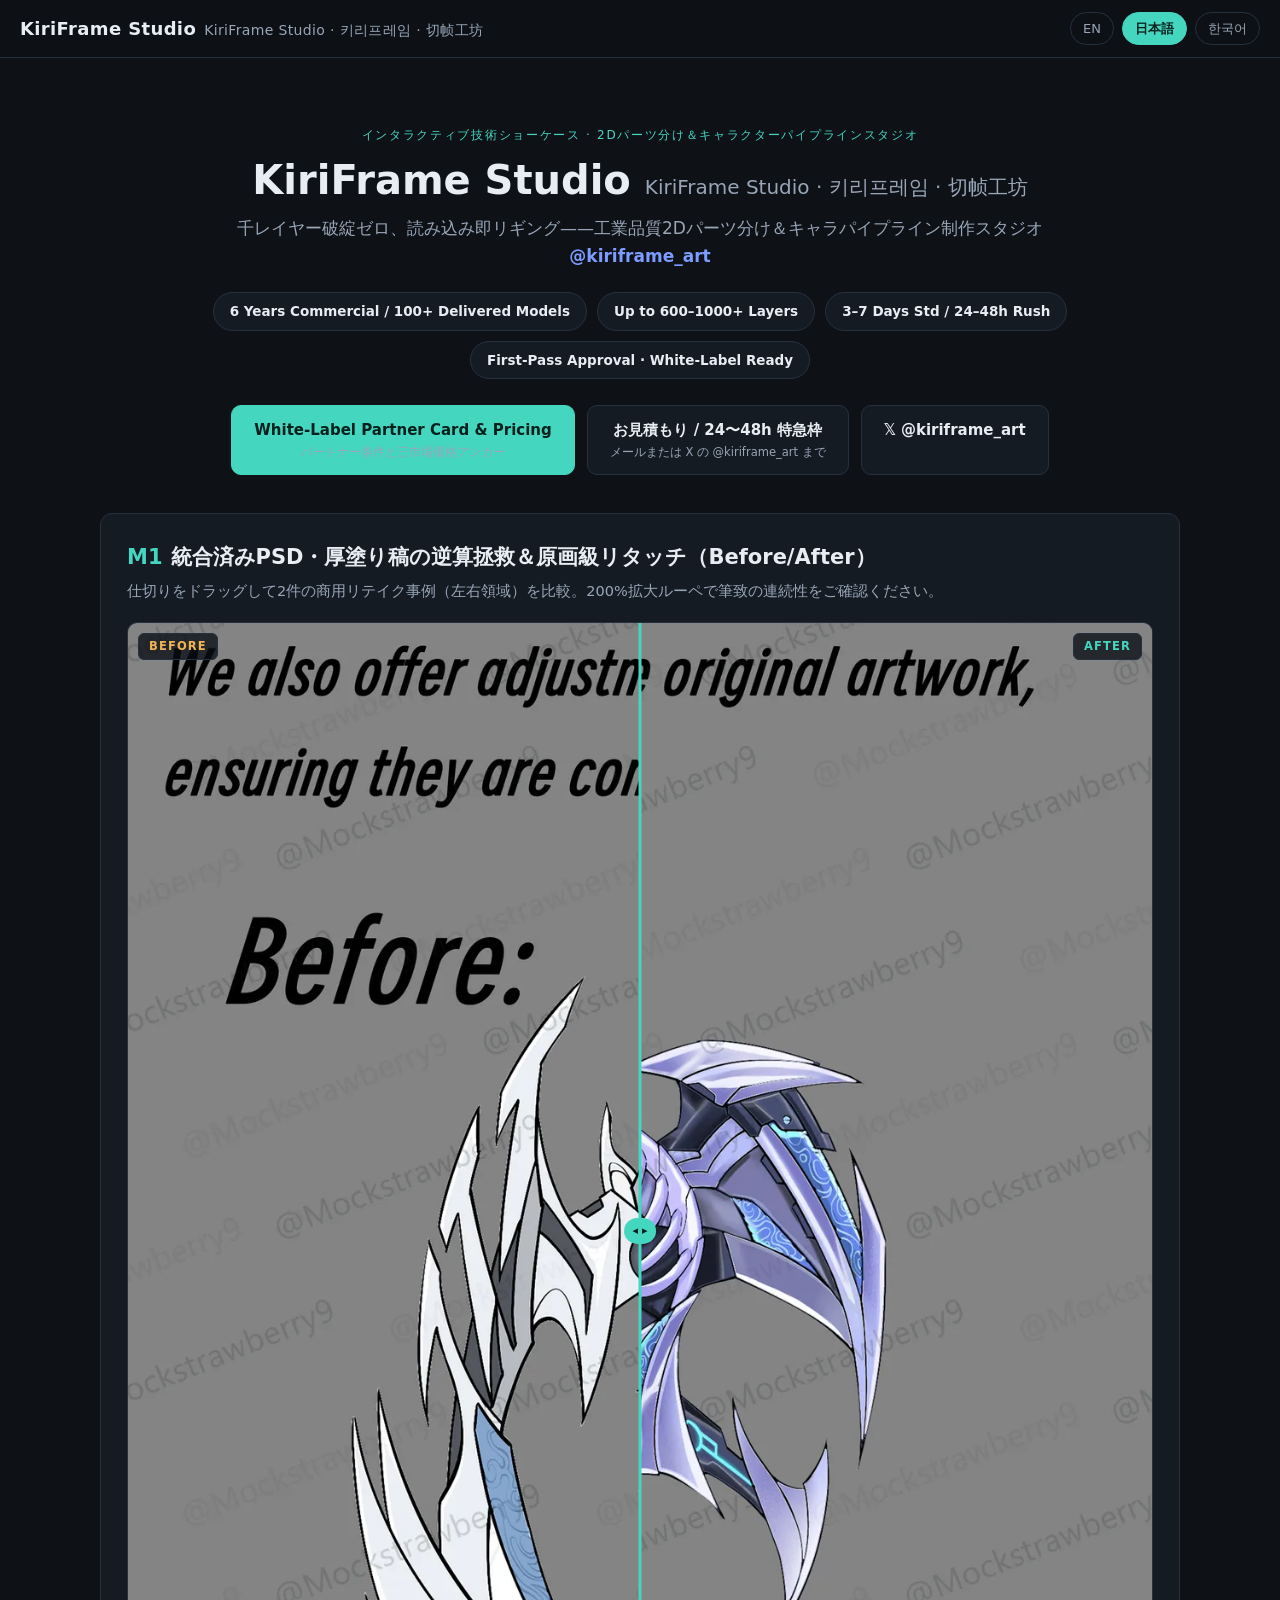
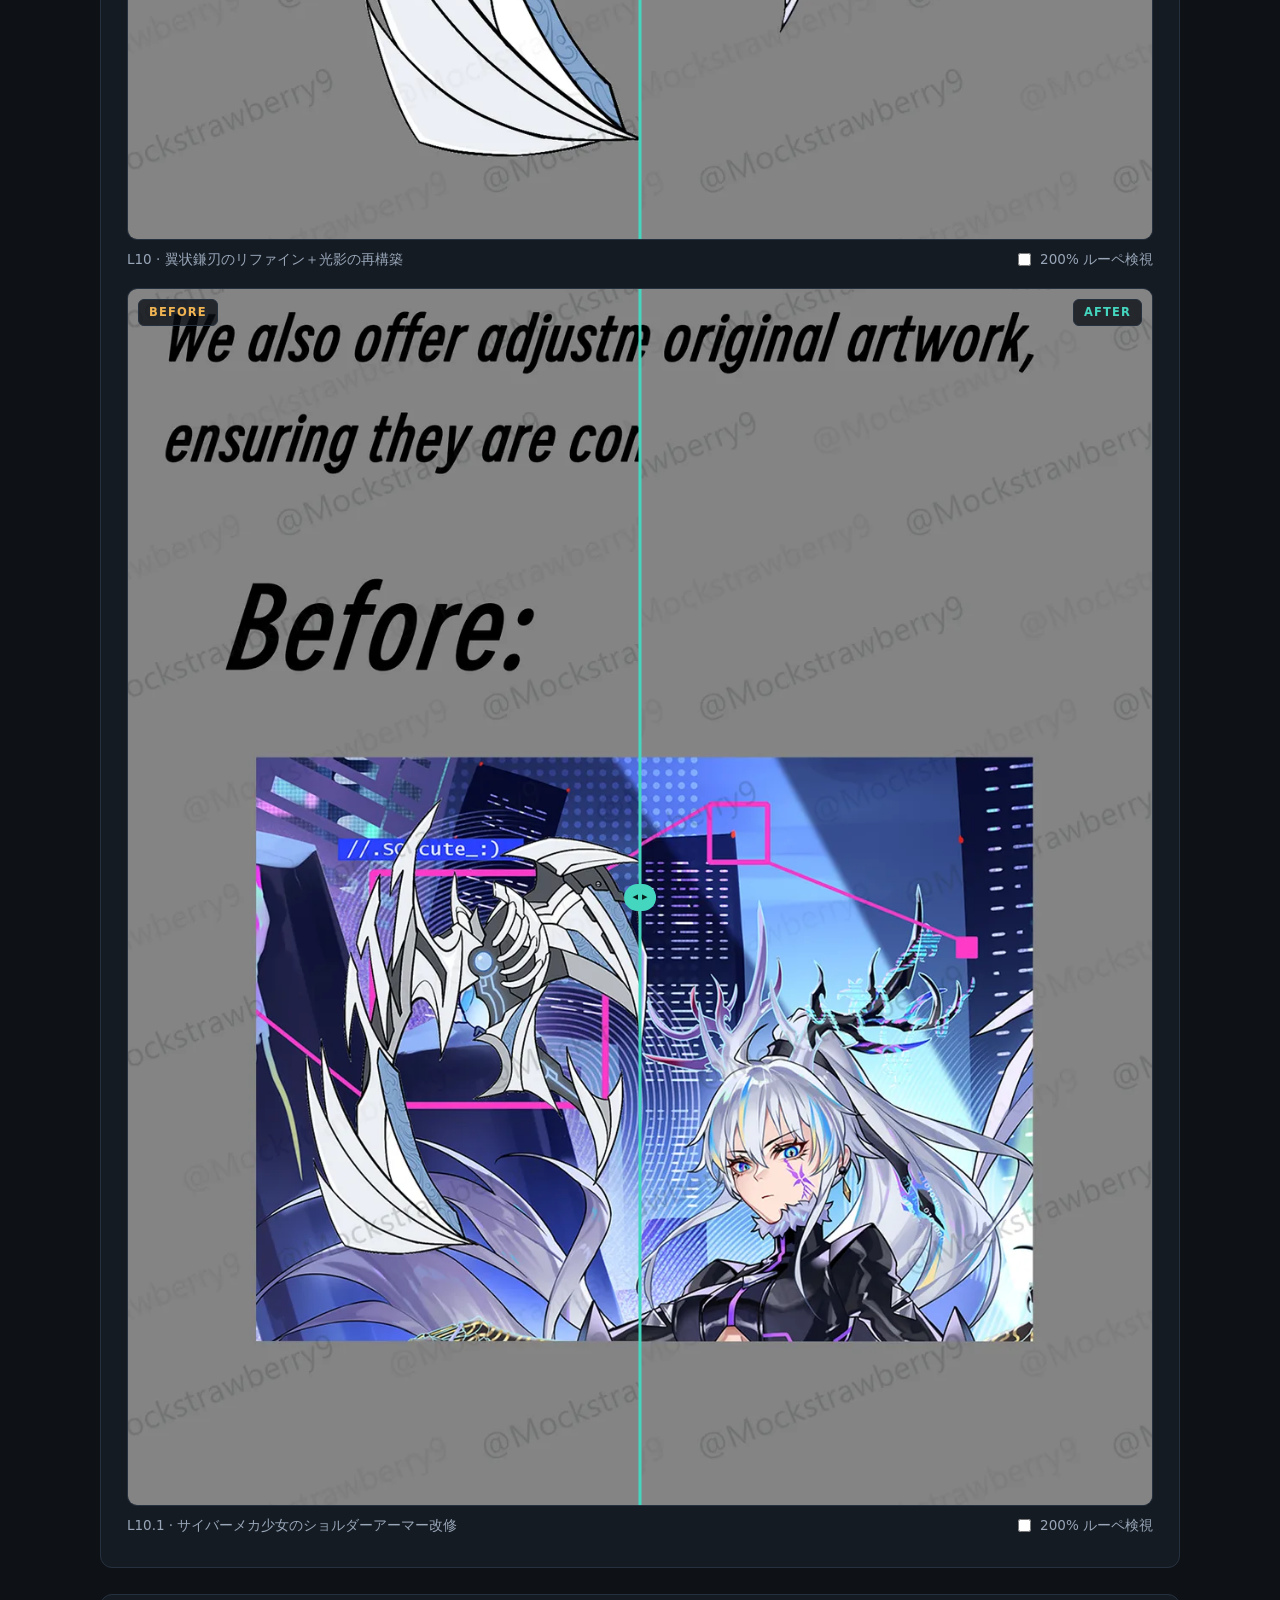
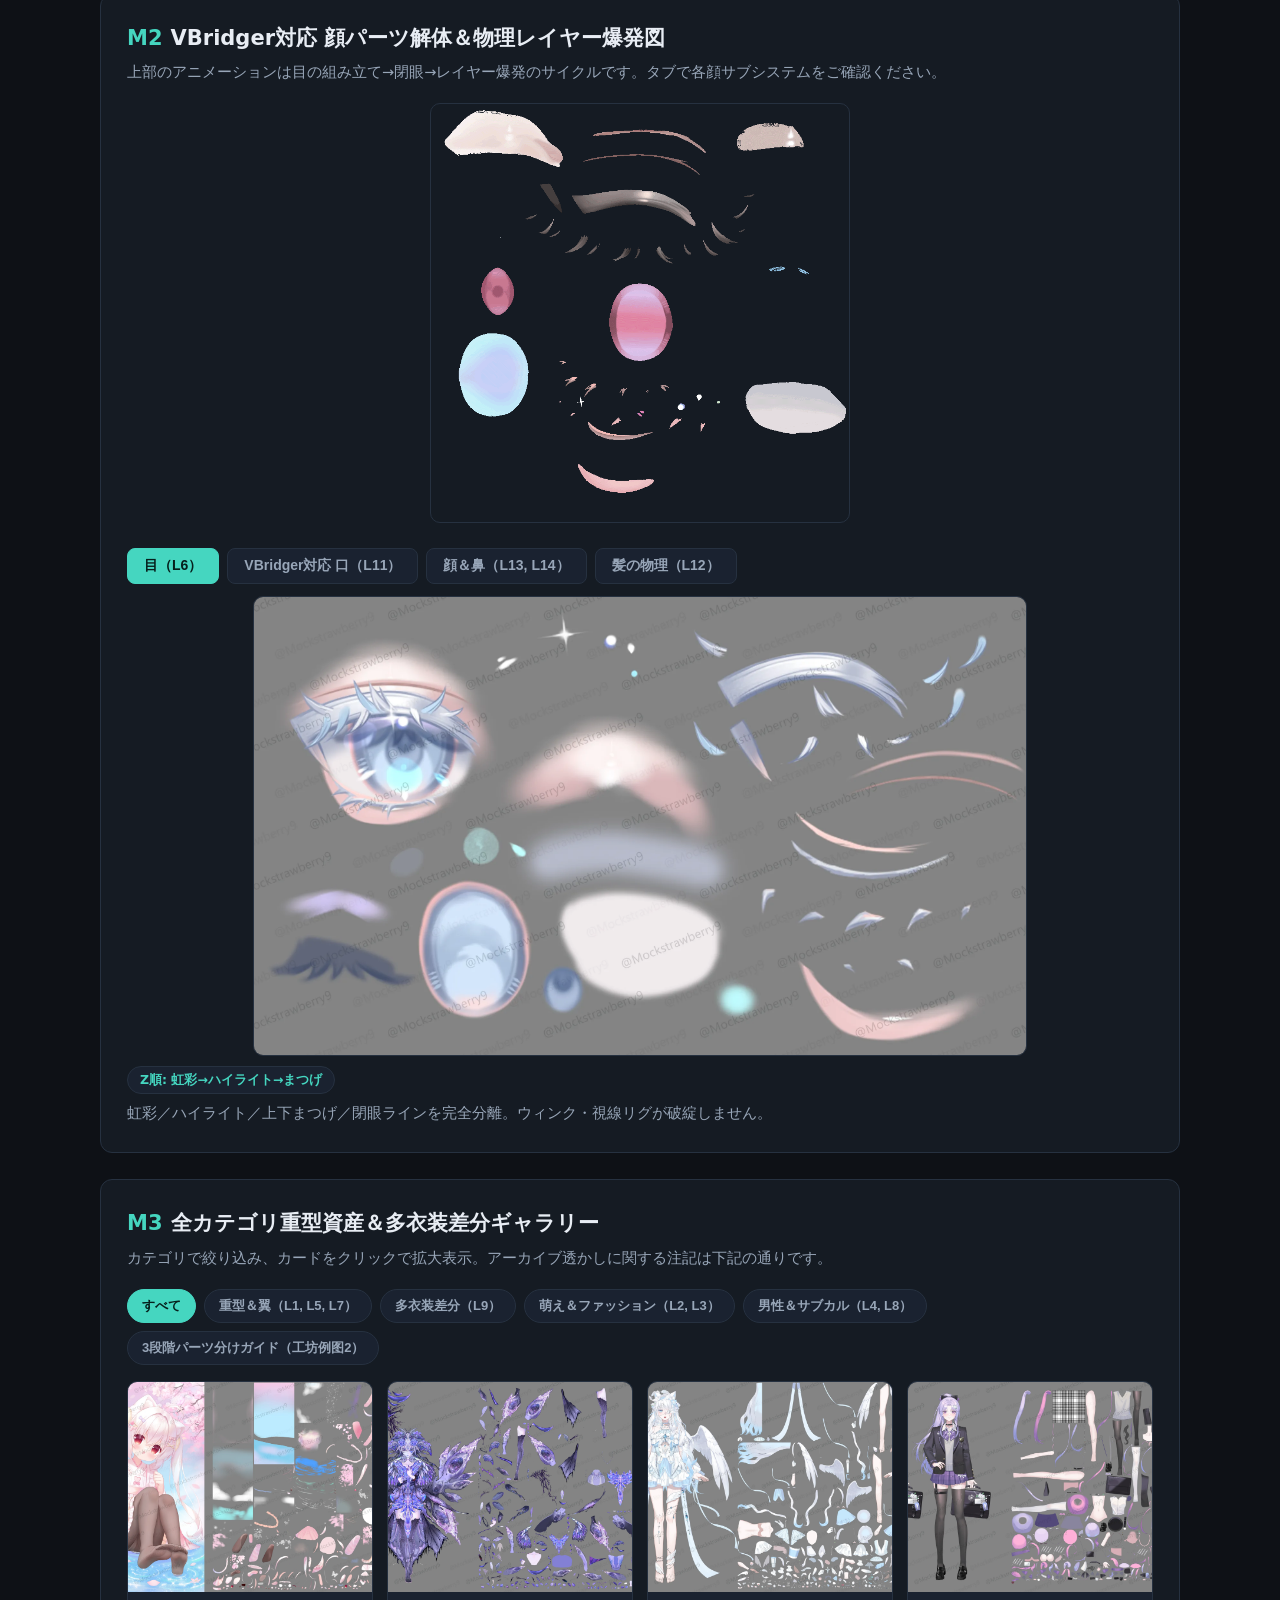
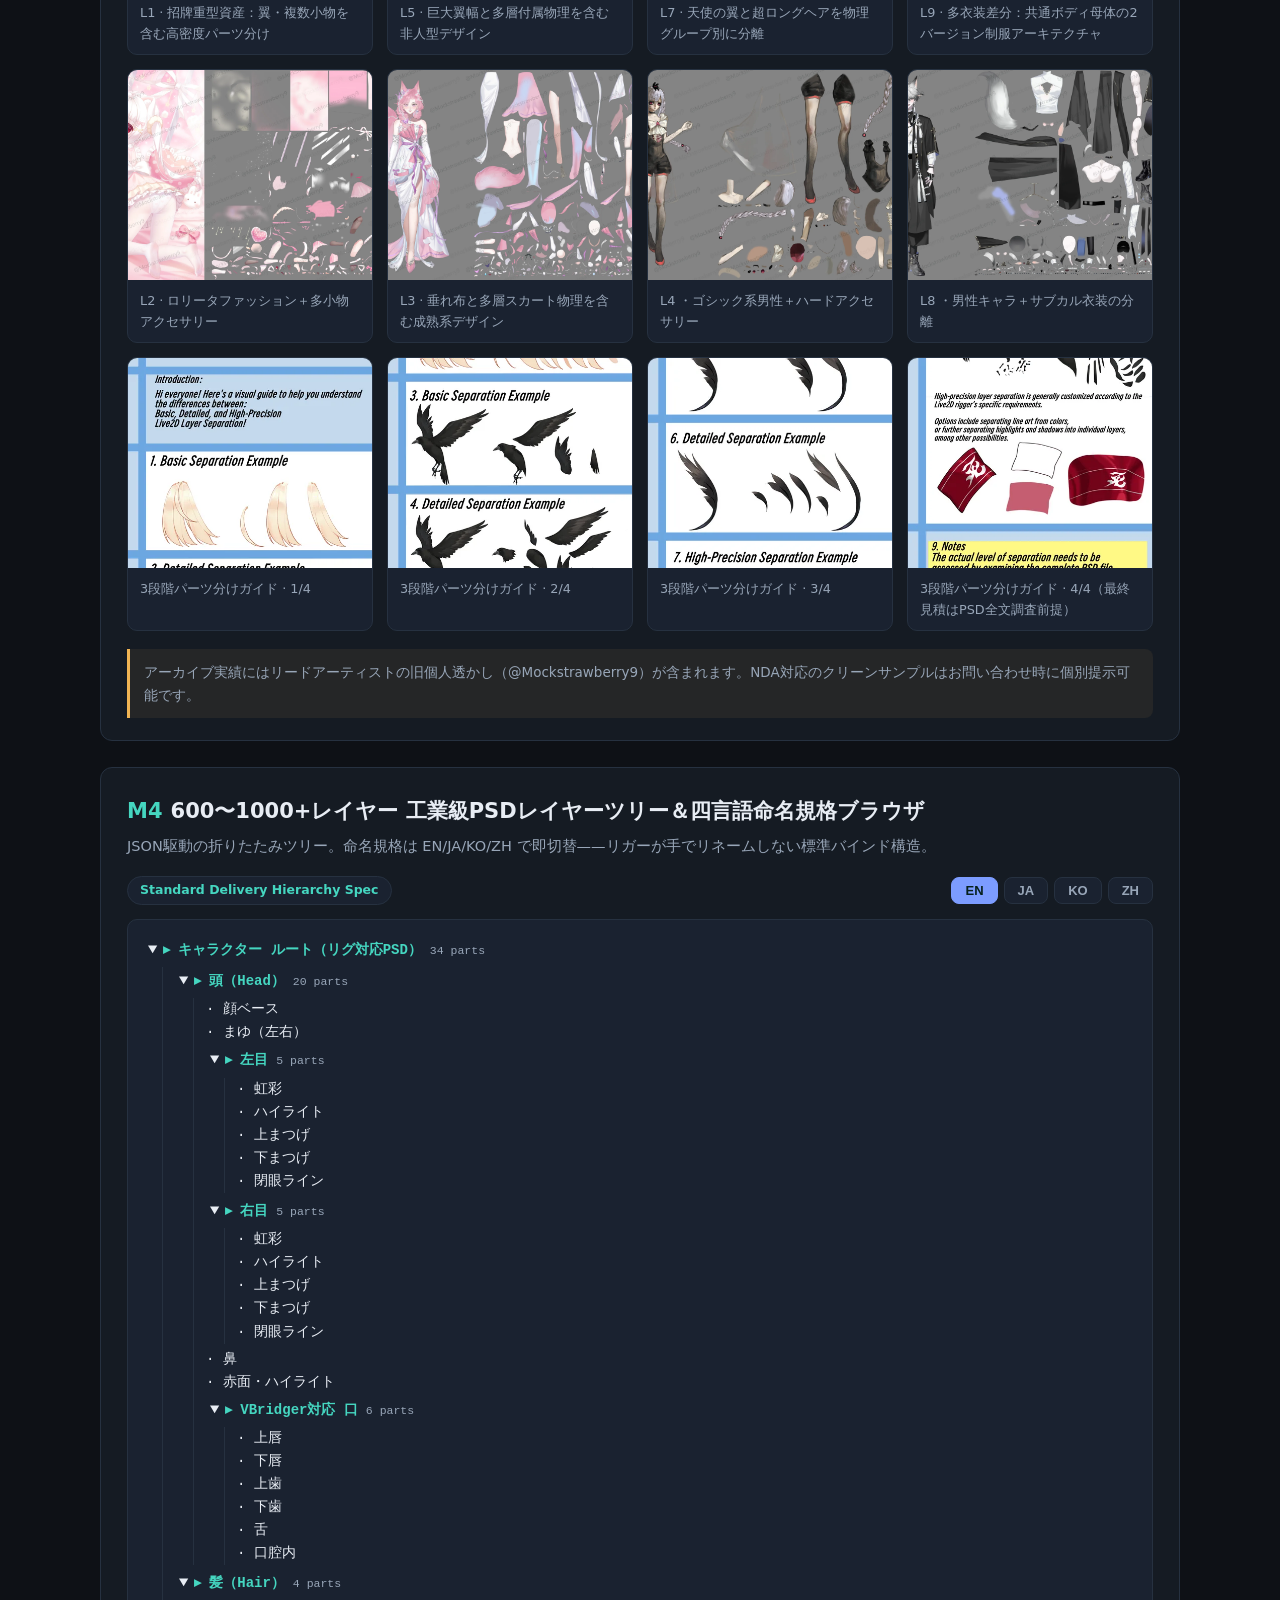
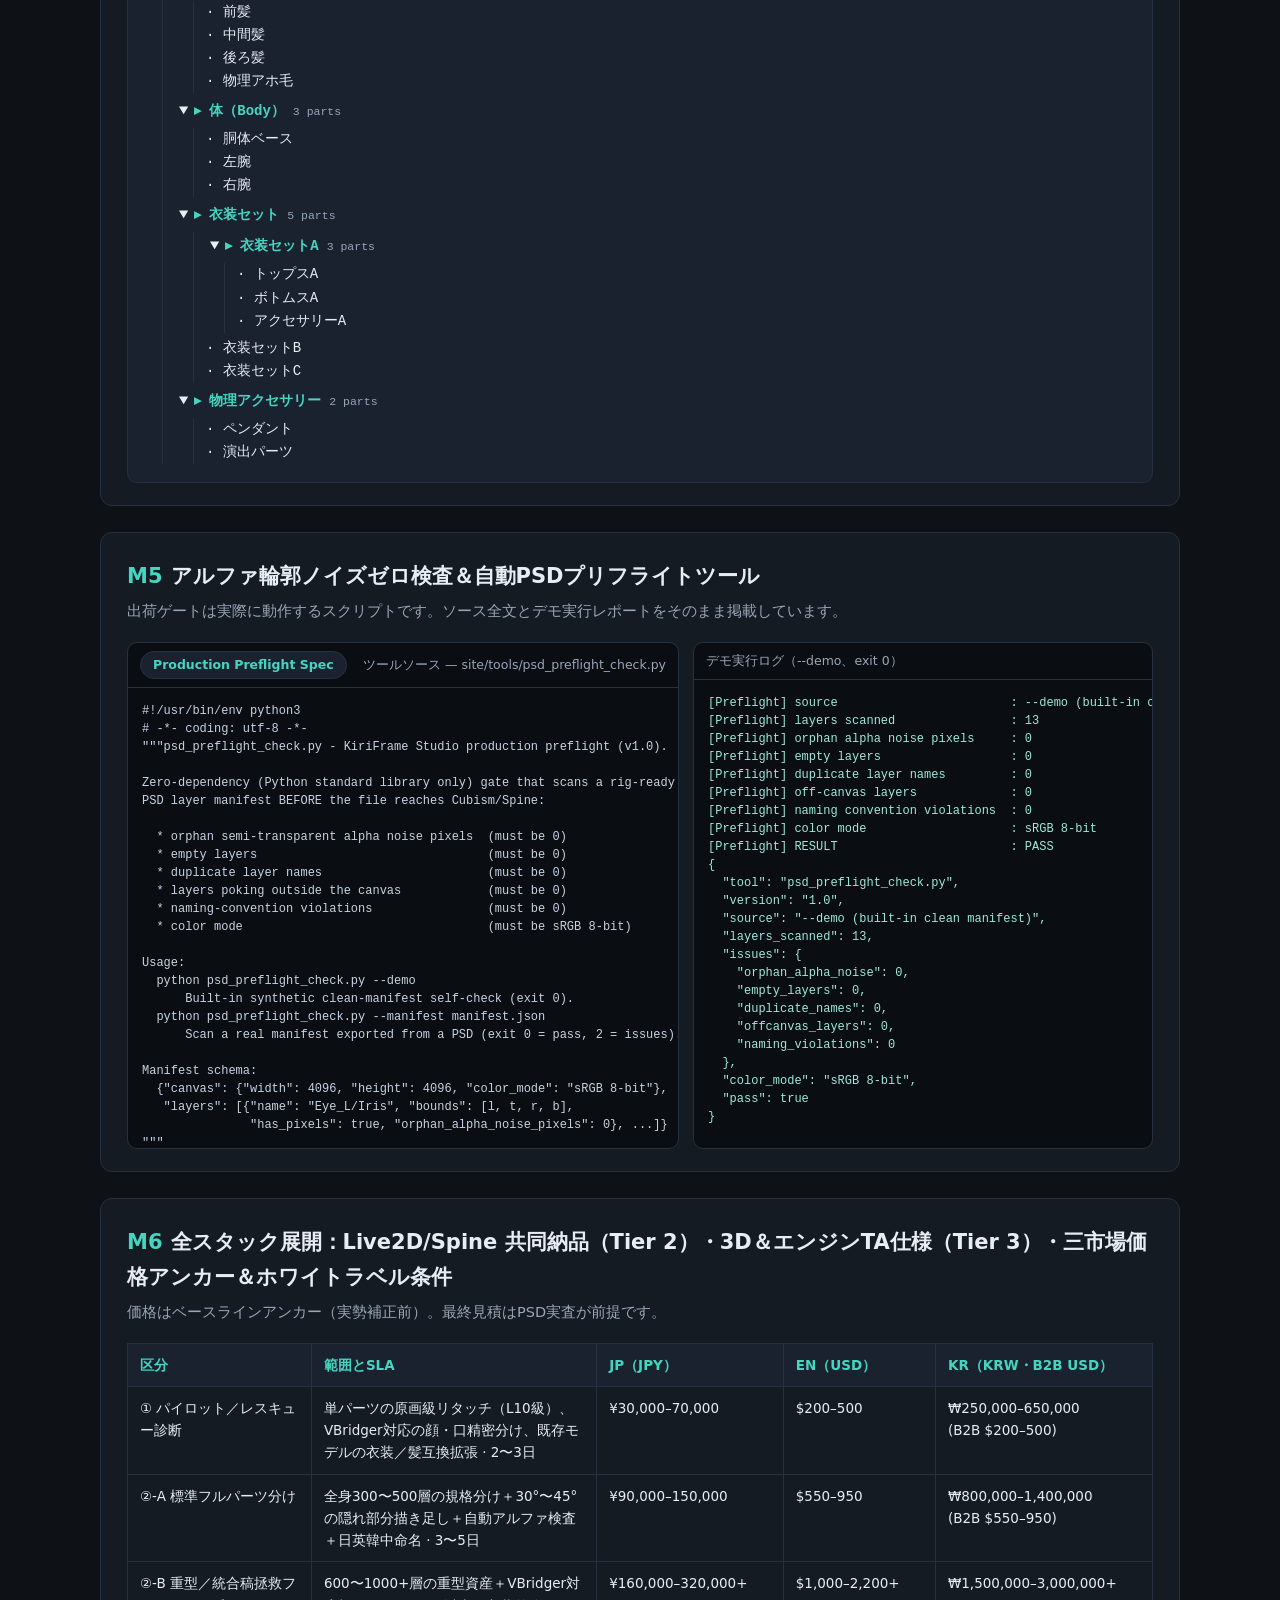
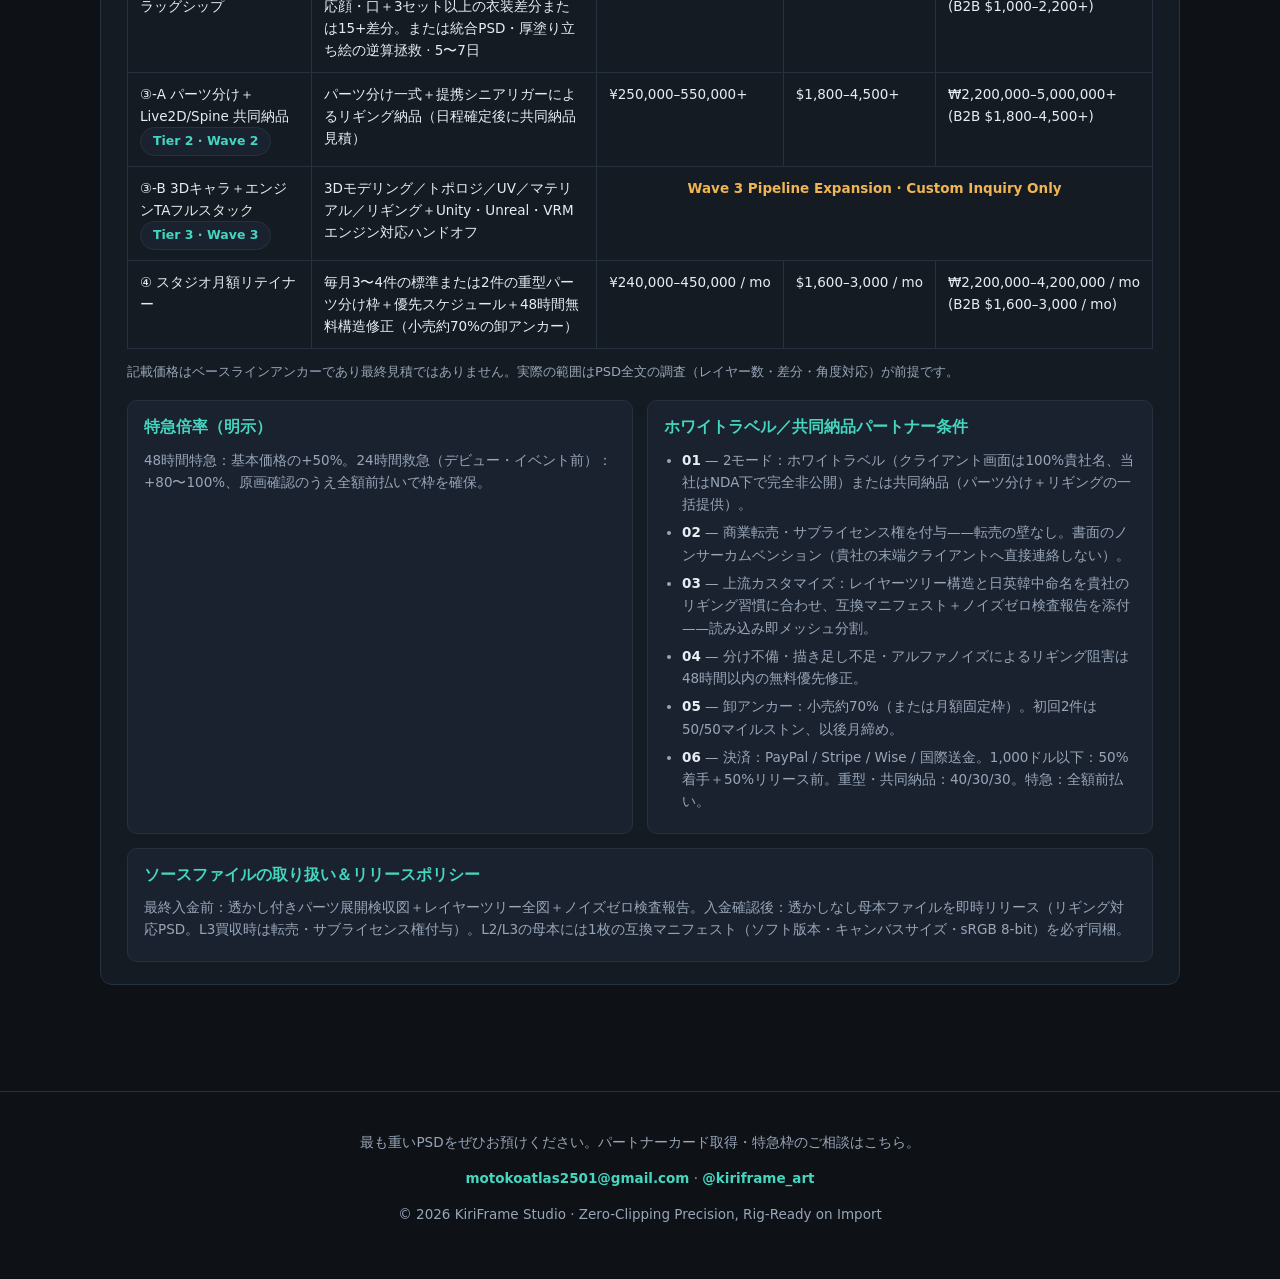
==== ja/index.html @ 0a63e850 "Deploy KiriFrame Studio showcase MVP" ====
<!DOCTYPE html>
<html lang="ja">
<head>
<meta charset="utf-8">
<meta name="viewport" content="width=device-width, initial-scale=1">
<title>KiriFrame Studio（キリフレーム）— 工業品質2Dパーツ分け＆キャラパイプライン（@kiriframe_art）</title>
<meta name="description" content="600〜1000+レイヤーのリギング対応PSDパーツ分け、統合済みPSDの逆算拯救、標準3〜7日／最短24〜48時間納品。インタラクティブ実績ショーケース。">
<link rel="stylesheet" href="../assets/style.css">
</head>
<body data-lang="ja" data-asset-base="../assets/img/">
<header class="site-head">
  <div class="brand">KiriFrame Studio<span class="brand-alt">KiriFrame Studio · 키리프레임 · 切帧工坊</span></div>
  <nav class="lang-nav">
    <a href="../en/" data-lang="en">EN</a>
    <a href="../ja/" data-lang="ja">日本語</a>
    <a href="../ko/" data-lang="ko">한국어</a>
  </nav>
</header>

  <main>
    <section class="hero">
      <p class="kicker">インタラクティブ技術ショーケース · 2Dパーツ分け＆キャラクターパイプラインスタジオ</p>
      <h1>KiriFrame Studio <span class="alt">KiriFrame Studio · 키리프레임 · 切帧工坊</span></h1>
      <p class="slogan">千レイヤー破綻ゼロ、読み込み即リギング——工業品質2Dパーツ分け＆キャラパイプライン制作スタジオ <span class="handle-chip">@kiriframe_art</span></p>
      <div class="badges"><span class="badge">6 Years Commercial / 100+ Delivered Models</span><span class="badge">Up to 600–1000+ Layers</span><span class="badge">3–7 Days Std / 24–48h Rush</span><span class="badge">First-Pass Approval · White-Label Ready</span></div>
      <div class="cta-row">
        <a class="btn primary" href="#m6">White-Label Partner Card &amp; Pricing<span class="btn-sub">パートナー条件と三市場価格アンカー</span></a>
        <a class="btn ghost" href="mailto:motokoatlas2501@gmail.com?subject=Quote%20Request%20%2F%2024-48h%20Rush%20Slot%20%5BKiriFrame%20Studio%5D">お見積もり / 24〜48h 特急枠<span class="btn-sub">メールまたは X の @kiriframe_art まで</span></a>
        <a class="btn ghost" data-x href="https://x.com/kiriframe_art" target="_blank" rel="noopener">𝕏 @kiriframe_art</a>
      </div>
    </section>

    <section class="module" id="m1">
      <h2><span class="mno">M1</span>統合済みPSD・厚塗り稿の逆算拯救＆原画級リタッチ（Before/After）</h2>
      <p class="lead">仕切りをドラッグして2件の商用リテイク事例（左右領域）を比較。200%拡大ルーペで筆致の連続性をご確認ください。</p>
      
    <div class="cmp" data-compare>
      <div class="cmp-viewport">
        <img class="cmp-before" src="../assets/img/L10_before.webp" alt="L10_before.webp">
        <img class="cmp-after" src="../assets/img/L10_after.webp" alt="L10_after.webp">
        <div class="cmp-handle"></div>
        <span class="cmp-tag left">BEFORE</span><span class="cmp-tag right">AFTER</span>
      </div>
      <div class="cmp-bar"><span>L10 · 翼状鎌刃のリファイン＋光影の再構築</span>
        <label class="zoom-toggle"><input type="checkbox" data-zoom> 200% ルーペ検視</label>
      </div>
    </div>
      
    <div class="cmp" data-compare>
      <div class="cmp-viewport">
        <img class="cmp-before" src="../assets/img/L10_1_before.webp" alt="L10_1_before.webp">
        <img class="cmp-after" src="../assets/img/L10_1_after.webp" alt="L10_1_after.webp">
        <div class="cmp-handle"></div>
        <span class="cmp-tag left">BEFORE</span><span class="cmp-tag right">AFTER</span>
      </div>
      <div class="cmp-bar"><span>L10.1 · サイバーメカ少女のショルダーアーマー改修</span>
        <label class="zoom-toggle"><input type="checkbox" data-zoom> 200% ルーペ検視</label>
      </div>
    </div>
    </section>

    <section class="module" id="m2">
      <h2><span class="mno">M2</span>VBridger対応 顔パーツ解体＆物理レイヤー爆発図</h2>
      <p class="lead">上部のアニメーションは目の組み立て→閉眼→レイヤー爆発のサイクルです。タブで各顔サブシステムをご確認ください。</p>
      <div class="m2-gif"><img src="../assets/img/Scene1.gif" alt="Scene1 eye assembly to closed-eye to exploded stack"></div>
      <div class="tabs" data-tabs>
        <div class="tab-buttons" role="tablist">
          <button data-tab="eye" class="active">目（L6）</button>
          <button data-tab="mouth">VBridger対応 口（L11）</button>
          <button data-tab="face">顔＆鼻（L13, L14）</button>
          <button data-tab="hair">髪の物理（L12）</button>
        </div>
        <div class="tab-panel" data-panel="eye"><img src="../assets/img/L6.webp" alt="L6 eye layers" loading="lazy"><span class="chip">Z順: 虹彩→ハイライト→まつげ</span><p>虹彩／ハイライト／上下まつげ／閉眼ラインを完全分離。ウィンク・視線リグが破綻しません。</p></div>
        <div class="tab-panel" data-panel="mouth" hidden><img src="../assets/img/L11.webp" alt="L11 mouth layers" loading="lazy"><span class="chip">VBridger-ready</span><p>唇・上下の歯・舌・口腔を完全分離。未検証のパラメータ数値は書かず、構造は VBridger-ready。</p></div>
        <div class="tab-panel" data-panel="face" hidden><div class="img-duo"><img src="../assets/img/L13.webp" alt="L13 face base" loading="lazy"><img src="../assets/img/L14.webp" alt="L14 nose" loading="lazy"></div><span class="chip">sRGB 8-bit</span><p>顔ベース・赤面ハイライト・鼻を独立レイヤー化。角度追従の描き足しが安全に。</p></div>
        <div class="tab-panel" data-panel="hair" hidden><img src="../assets/img/L12.webp" alt="L12 hair physics" loading="lazy"><span class="chip">30°〜45° 頭部回転マージン</span><p>前髪・中間・後ろ髪を物理グループ別に分離。30°〜45°の頭部回転マージンを確保。</p></div>
      </div>
    </section>

    <section class="module" id="m3">
      <h2><span class="mno">M3</span>全カテゴリ重型資産＆多衣装差分ギャラリー</h2>
      <p class="lead">カテゴリで絞り込み、カードをクリックで拡大表示。アーカイブ透かしに関する注記は下記の通りです。</p>
      <div class="filters">
        <button data-filter="all" class="active">すべて</button>
        <button data-filter="heavy">重型＆翼（L1, L5, L7）</button>
        <button data-filter="outfit">多衣装差分（L9）</button>
        <button data-filter="moe">萌え＆ファッション（L2, L3）</button>
        <button data-filter="male">男性＆サブカル（L4, L8）</button>
        <button data-filter="guide">3段階パーツ分けガイド（工坊例图2）</button>
      </div>
      <div class="gallery" id="gallery"></div>
      <p class="watermark-note">アーカイブ実績にはリードアーティストの旧個人透かし（@Mockstrawberry9）が含まれます。NDA対応のクリーンサンプルはお問い合わせ時に個別提示可能です。</p>
    </section>

    <section class="module" id="m4">
      <h2><span class="mno">M4</span>600〜1000+レイヤー 工業級PSDレイヤーツリー＆四言語命名規格ブラウザ</h2>
      <p class="lead">JSON駆動の折りたたみツリー。命名規格は EN/JA/KO/ZH で即切替——リガーが手でリネームしない標準バインド構造。</p>
      <div class="tree-bar">
        <span class="chip">Standard Delivery Hierarchy Spec</span>
        <div class="tree-langs">
          <button data-tree-lang="en" class="active">EN</button>
          <button data-tree-lang="ja">JA</button>
          <button data-tree-lang="ko">KO</button>
          <button data-tree-lang="zh">ZH</button>
        </div>
      </div>
      <div id="layer-tree" class="layer-tree"></div>
    </section>

    <section class="module" id="m5">
      <h2><span class="mno">M5</span>アルファ輪郭ノイズゼロ検査＆自動PSDプリフライトツール</h2>
      <p class="lead">出荷ゲートは実際に動作するスクリプトです。ソース全文とデモ実行レポートをそのまま掲載しています。</p>
      <div class="m5-grid">
        <div class="code-card"><div class="code-head"><span class="chip">Production Preflight Spec</span><span>ツールソース — site/tools/psd_preflight_check.py</span></div>
          <pre><code>#!/usr/bin/env python3
# -*- coding: utf-8 -*-
"""psd_preflight_check.py - KiriFrame Studio production preflight (v1.0).

Zero-dependency (Python standard library only) gate that scans a rig-ready
PSD layer manifest BEFORE the file reaches Cubism/Spine:

  * orphan semi-transparent alpha noise pixels  (must be 0)
  * empty layers                                (must be 0)
  * duplicate layer names                       (must be 0)
  * layers poking outside the canvas            (must be 0)
  * naming-convention violations                (must be 0)
  * color mode                                  (must be sRGB 8-bit)

Usage:
  python psd_preflight_check.py --demo
      Built-in synthetic clean-manifest self-check (exit 0).
  python psd_preflight_check.py --manifest manifest.json
      Scan a real manifest exported from a PSD (exit 0 = pass, 2 = issues).

Manifest schema:
  {"canvas": {"width": 4096, "height": 4096, "color_mode": "sRGB 8-bit"},
   "layers": [{"name": "Eye_L/Iris", "bounds": [l, t, r, b],
               "has_pixels": true, "orphan_alpha_noise_pixels": 0}, ...]}
"""
import argparse
import json
import sys

GROUP_PREFIXES = (
    "Head/", "VBridger_Mouth/", "Eye_", "Hair_", "Body/", "Outfit_",
    "Physics_Accessories/", "FX/", "Guide/",
)


def scan(layers, canvas):
    issues = {
        "orphan_alpha_noise": 0,
        "empty_layers": 0,
        "duplicate_names": 0,
        "offcanvas_layers": 0,
        "naming_violations": 0,
    }
    seen = {}
    for layer in layers:
        name = layer.get("name", "")
        if not layer.get("has_pixels", True):
            issues["empty_layers"] += 1
        issues["orphan_alpha_noise"] += int(layer.get("orphan_alpha_noise_pixels", 0) or 0)
        seen[name] = seen.get(name, 0) + 1
        bounds = layer.get("bounds")
        if bounds and (bounds[0] &lt; 0 or bounds[1] &lt; 0
                       or bounds[2] &gt; canvas.get("width", 10 ** 9)
                       or bounds[3] &gt; canvas.get("height", 10 ** 9)):
            issues["offcanvas_layers"] += 1
        if not name.startswith(GROUP_PREFIXES):
            issues["naming_violations"] += 1
    issues["duplicate_names"] = sum(c - 1 for c in seen.values() if c &gt; 1)
    return issues


def demo_manifest():
    """Synthetic clean manifest exercising every check path (all zeros)."""
    layers = [
        {"name": "Head/Face_Base", "bounds": [512, 256, 3584, 3840],
         "has_pixels": True, "orphan_alpha_noise_pixels": 0},
        {"name": "Eye_L/Iris", "bounds": [1200, 1100, 1700, 1500],
         "has_pixels": True, "orphan_alpha_noise_pixels": 0},
        {"name": "Eye_L/Eyelash_Top", "bounds": [1150, 1020, 1780, 1180],
         "has_pixels": True, "orphan_alpha_noise_pixels": 0},
        {"name": "Eye_L/Eyelid_Closed", "bounds": [1150, 1180, 1780, 1520],
         "has_pixels": True, "orphan_alpha_noise_pixels": 0},
        {"name": "Eye_R/Iris", "bounds": [2396, 1100, 2896, 1500],
         "has_pixels": True, "orphan_alpha_noise_pixels": 0},
        {"name": "Eye_R/Eyelash_Top", "bounds": [2320, 1020, 2950, 1180],
         "has_pixels": True, "orphan_alpha_noise_pixels": 0},
        {"name": "VBridger_Mouth/Teeth_Upper", "bounds": [1900, 2100, 2200, 2200],
         "has_pixels": True, "orphan_alpha_noise_pixels": 0},
        {"name": "VBridger_Mouth/Tongue", "bounds": [1920, 2200, 2180, 2320],
         "has_pixels": True, "orphan_alpha_noise_pixels": 0},
        {"name": "VBridger_Mouth/Mouth_Interior", "bounds": [1850, 2050, 2250, 2360],
         "has_pixels": True, "orphan_alpha_noise_pixels": 0},
        {"name": "Hair_Front/Fringe", "bounds": [700, 200, 3400, 1400],
         "has_pixels": True, "orphan_alpha_noise_pixels": 0},
        {"name": "Hair_Back/Tail", "bounds": [400, 300, 3700, 2600],
         "has_pixels": True, "orphan_alpha_noise_pixels": 0},
        {"name": "Outfit_Set_A/Top", "bounds": [900, 1800, 3200, 3900],
         "has_pixels": True, "orphan_alpha_noise_pixels": 0},
        {"name": "Physics_Accessories/Pendant", "bounds": [2000, 2400, 2300, 2900],
         "has_pixels": True, "orphan_alpha_noise_pixels": 0},
    ]
    return {"canvas": {"width": 4096, "height": 4096, "color_mode": "sRGB 8-bit"},
            "layers": layers}


def main():
    ap = argparse.ArgumentParser(description="Rig-ready PSD preflight checker")
    ap.add_argument("--demo", action="store_true",
                    help="run the built-in clean-manifest self-check")
    ap.add_argument("--manifest", metavar="FILE",
                    help="layer manifest JSON exported from a PSD")
    args = ap.parse_args()
    if args.demo:
        manifest = demo_manifest()
        source = "--demo (built-in clean manifest)"
    elif args.manifest:
        with open(args.manifest, encoding="utf-8") as fh:
            manifest = json.load(fh)
        source = args.manifest
    else:
        ap.error("nothing to scan: pass --demo or --manifest FILE")

    canvas = manifest.get("canvas", {})
    layers = manifest.get("layers", [])
    issues = scan(layers, canvas)
    color_mode = canvas.get("color_mode", "unknown")
    color_ok = color_mode == "sRGB 8-bit"
    passed = color_ok and all(v == 0 for v in issues.values())

    log = [
        f"[Preflight] source                        : {source}",
        f"[Preflight] layers scanned                : {len(layers)}",
        f"[Preflight] orphan alpha noise pixels     : {issues['orphan_alpha_noise']}",
        f"[Preflight] empty layers                  : {issues['empty_layers']}",
        f"[Preflight] duplicate layer names         : {issues['duplicate_names']}",
        f"[Preflight] off-canvas layers             : {issues['offcanvas_layers']}",
        f"[Preflight] naming convention violations  : {issues['naming_violations']}",
        f"[Preflight] color mode                    : {color_mode}",
        f"[Preflight] RESULT                        : {'PASS' if passed else 'FAIL'}",
    ]
    print("\n".join(log))
    report = {"tool": "psd_preflight_check.py", "version": "1.0", "source": source,
              "layers_scanned": len(layers), "issues": issues,
              "color_mode": color_mode, "pass": passed}
    print(json.dumps(report, indent=2, ensure_ascii=False))
    sys.exit(0 if passed else 2)


if __name__ == "__main__":
    main()
</code></pre></div>
        <div class="code-card"><div class="code-head"><span>デモ実行ログ（--demo、exit 0）</span></div>
          <pre class="term">[Preflight] source                        : --demo (built-in clean manifest)
[Preflight] layers scanned                : 13
[Preflight] orphan alpha noise pixels     : 0
[Preflight] empty layers                  : 0
[Preflight] duplicate layer names         : 0
[Preflight] off-canvas layers             : 0
[Preflight] naming convention violations  : 0
[Preflight] color mode                    : sRGB 8-bit
[Preflight] RESULT                        : PASS
{
  "tool": "psd_preflight_check.py",
  "version": "1.0",
  "source": "--demo (built-in clean manifest)",
  "layers_scanned": 13,
  "issues": {
    "orphan_alpha_noise": 0,
    "empty_layers": 0,
    "duplicate_names": 0,
    "offcanvas_layers": 0,
    "naming_violations": 0
  },
  "color_mode": "sRGB 8-bit",
  "pass": true
}
</pre></div>
      </div>
    </section>

    <section class="module" id="m6">
      <h2><span class="mno">M6</span>全スタック展開：Live2D/Spine 共同納品（Tier 2）・3D＆エンジンTA仕様（Tier 3）・三市場価格アンカー＆ホワイトラベル条件</h2>
      <p class="lead">価格はベースラインアンカー（実勢補正前）。最終見積はPSD実査が前提です。</p>
      <table class="price-table">
        <thead><tr><th>区分</th><th>範囲とSLA</th><th>JP（JPY）</th><th>EN（USD）</th><th>KR（KRW・B2B USD）</th></tr></thead>
        <tbody>
          <tr><td>① パイロット／レスキュー診断</td><td>単パーツの原画級リタッチ（L10級）、VBridger対応の顔・口精密分け、既存モデルの衣装／髪互換拡張 · 2〜3日</td><td class="price">¥30,000–70,000</td><td class="price">$200–500</td><td class="price">₩250,000–650,000<br>(B2B $200–500)</td></tr>
          <tr><td>②-A 標準フルパーツ分け</td><td>全身300〜500層の規格分け＋30°〜45°の隠れ部分描き足し＋自動アルファ検査＋日英韓中命名 · 3〜5日</td><td class="price">¥90,000–150,000</td><td class="price">$550–950</td><td class="price">₩800,000–1,400,000<br>(B2B $550–950)</td></tr>
          <tr><td>②-B 重型／統合稿拯救フラッグシップ</td><td>600〜1000+層の重型資産＋VBridger対応顔・口＋3セット以上の衣装差分または15+差分。または統合PSD・厚塗り立ち絵の逆算拯救 · 5〜7日</td><td class="price">¥160,000–320,000+</td><td class="price">$1,000–2,200+</td><td class="price">₩1,500,000–3,000,000+<br>(B2B $1,000–2,200+)</td></tr>
          <tr><td>③-A パーツ分け＋Live2D/Spine 共同納品 <span class="chip">Tier 2 · Wave 2</span></td><td>パーツ分け一式＋提携シニアリガーによるリギング納品（日程確定後に共同納品見積）</td><td class="price">¥250,000–550,000+</td><td class="price">$1,800–4,500+</td><td class="price">₩2,200,000–5,000,000+<br>(B2B $1,800–4,500+)</td></tr>
          <tr><td>③-B 3Dキャラ＋エンジンTAフルスタック <span class="chip">Tier 3 · Wave 3</span></td><td>3Dモデリング／トポロジ／UV／マテリアル／リギング＋Unity・Unreal・VRMエンジン対応ハンドオフ</td><td colspan="3" class="tier3">Wave 3 Pipeline Expansion · Custom Inquiry Only</td></tr>
          <tr><td>④ スタジオ月額リテイナー</td><td>毎月3〜4件の標準または2件の重型パーツ分け枠＋優先スケジュール＋48時間無料構造修正（小売約70%の卸アンカー）</td><td class="price">¥240,000–450,000 / mo</td><td class="price">$1,600–3,000 / mo</td><td class="price">₩2,200,000–4,200,000 / mo<br>(B2B $1,600–3,000 / mo)</td></tr>
        </tbody>
      </table>
      <p class="price-note">記載価格はベースラインアンカーであり最終見積ではありません。実際の範囲はPSD全文の調査（レイヤー数・差分・角度対応）が前提です。</p>
      <div class="m6-duo">
        <div class="terms"><h3>特急倍率（明示）</h3><p>48時間特急：基本価格の+50%。24時間救急（デビュー・イベント前）：+80〜100%、原画確認のうえ全額前払いで枠を確保。</p></div>
        <div class="terms"><h3>ホワイトラベル／共同納品パートナー条件</h3><ul><li><strong>01</strong> — 2モード：ホワイトラベル（クライアント画面は100%貴社名、当社はNDA下で完全非公開）または共同納品（パーツ分け＋リギングの一括提供）。</li><li><strong>02</strong> — 商業転売・サブライセンス権を付与——転売の壁なし。書面のノンサーカムベンション（貴社の末端クライアントへ直接連絡しない）。</li><li><strong>03</strong> — 上流カスタマイズ：レイヤーツリー構造と日英韓中命名を貴社のリギング習慣に合わせ、互換マニフェスト＋ノイズゼロ検査報告を添付——読み込み即メッシュ分割。</li><li><strong>04</strong> — 分け不備・描き足し不足・アルファノイズによるリギング阻害は48時間以内の無料優先修正。</li><li><strong>05</strong> — 卸アンカー：小売約70%（または月額固定枠）。初回2件は50/50マイルストン、以後月締め。</li><li><strong>06</strong> — 決済：PayPal / Stripe / Wise / 国際送金。1,000ドル以下：50%着手＋50%リリース前。重型・共同納品：40/30/30。特急：全額前払い。</li></ul></div>
      </div>
      <div class="terms"><h3>ソースファイルの取り扱い＆リリースポリシー</h3><p>最終入金前：透かし付きパーツ展開検収図＋レイヤーツリー全図＋ノイズゼロ検査報告。入金確認後：透かしなし母本ファイルを即時リリース（リギング対応PSD。L3買収時は転売・サブライセンス権付与）。L2/L3の母本には1枚の互換マニフェスト（ソフト版本・キャンバスサイズ・sRGB 8-bit）を必ず同梱。</p></div>
    </section>
  </main>
  <footer class="site-foot">
    <p>最も重いPSDをぜひお預けください。パートナーカード取得・特急枠のご相談はこちら。</p>
    <p><a data-email href="mailto:motokoatlas2501@gmail.com">motokoatlas2501@gmail.com</a> · <a data-x href="https://x.com/kiriframe_art" target="_blank" rel="noopener">@kiriframe_art</a></p>
    <p>© 2026 KiriFrame Studio · Zero-Clipping Precision, Rig-Ready on Import</p>
  </footer>
  <div id="lightbox" hidden><button class="lb-close">✕</button><img src="" alt=""><p class="lb-cap"></p></div>
<script src="../assets/app.js"></script>
</body>
</html>
---- assets/style.css ----
/* KiriFrame Studio showcase — style.css (vanilla, dark industrial theme) */
:root {
  --bg: #0e1116;
  --panel: #151b23;
  --panel-2: #1a2230;
  --line: #263140;
  --ink: #e8edf4;
  --muted: #98a6b8;
  --accent: #45d6c0;
  --accent-2: #7c9cff;
  --warn: #f0b453;
  --radius: 12px;
  --maxw: 1120px;
}
* { box-sizing: border-box; }
html { scroll-behavior: smooth; }
body {
  margin: 0;
  background: var(--bg);
  color: var(--ink);
  font-family: "Segoe UI", "Hiragino Sans", "Noto Sans JP", "Noto Sans KR", "Malgun Gothic", system-ui, sans-serif;
  line-height: 1.65;
  font-size: 16px;
}
a { color: var(--accent); text-decoration: none; }
img { max-width: 100%; }

/* ---------- header / nav ---------- */
.site-head {
  position: sticky; top: 0; z-index: 50;
  display: flex; align-items: center; justify-content: space-between; gap: 12px;
  padding: 12px 20px;
  background: rgba(14, 17, 22, .92);
  border-bottom: 1px solid var(--line);
  backdrop-filter: blur(6px);
}
.brand { font-weight: 700; letter-spacing: .02em; font-size: 18px; }
.brand .brand-alt { color: var(--muted); font-weight: 400; font-size: 14px; margin-left: 8px; }
.lang-nav { display: flex; gap: 8px; }
.lang-nav a {
  padding: 5px 12px; border: 1px solid var(--line); border-radius: 999px;
  color: var(--muted); font-size: 13px;
}
.lang-nav a:hover { color: var(--ink); border-color: var(--accent); }
.lang-nav a.active { color: #06201c; background: var(--accent); border-color: var(--accent); font-weight: 600; }

main { max-width: var(--maxw); margin: 0 auto; padding: 28px 20px 80px; }

/* ---------- hero ---------- */
.hero { padding: 40px 0 12px; text-align: center; }
.kicker { color: var(--accent); text-transform: uppercase; letter-spacing: .14em; font-size: 12px; margin: 0 0 10px; }
.hero h1 { font-size: 40px; margin: 0 0 6px; line-height: 1.2; }
.hero h1 .alt { color: var(--muted); font-size: 20px; font-weight: 400; }
.handle-chip { color: var(--accent-2); font-weight: 600; }
.slogan { color: var(--muted); font-size: 17px; max-width: 820px; margin: 10px auto 22px; }
.badges { display: flex; flex-wrap: wrap; gap: 10px; justify-content: center; margin-bottom: 26px; }
.badge {
  border: 1px solid var(--line); background: var(--panel);
  border-radius: 999px; padding: 7px 16px; font-size: 13.5px; font-weight: 600;
}
.badge b { color: var(--accent); }
.cta-row { display: flex; flex-wrap: wrap; gap: 12px; justify-content: center; }
.btn {
  display: inline-block; padding: 12px 22px; border-radius: 10px;
  font-weight: 700; font-size: 15px; border: 1px solid var(--line);
}
.btn.primary { background: var(--accent); color: #06201c; border-color: var(--accent); }
.btn.primary:hover { filter: brightness(1.08); }
.btn.ghost { color: var(--ink); background: var(--panel); }
.btn.ghost:hover { border-color: var(--accent); }
.btn-sub { display: block; font-size: 11.5px; font-weight: 400; color: var(--muted); }

/* ---------- modules ---------- */
.module {
  background: var(--panel); border: 1px solid var(--line);
  border-radius: var(--radius); padding: 26px 26px 22px; margin: 26px 0;
}
.module > h2 { margin: 0 0 6px; font-size: 21px; }
.module > h2 .mno { color: var(--accent); margin-right: 8px; }
.lead { color: var(--muted); margin: 0 0 18px; font-size: 14.5px; }
.chip {
  display: inline-block; background: var(--panel-2); border: 1px solid var(--line);
  color: var(--accent); border-radius: 999px; padding: 3px 12px; font-size: 12.5px; font-weight: 600;
}

/* ---------- M1 compare slider ---------- */
.cmp { margin: 18px 0 8px; }
.cmp-viewport {
  position: relative; overflow: hidden; border-radius: 10px;
  user-select: none; touch-action: none; cursor: ew-resize;
  border: 1px solid var(--line); background: #0a0d12;
}
.cmp-viewport img { width: 100%; display: block; transition: transform .08s linear; }
.cmp-viewport.zoom img { transform: scale(2); }
.cmp-after { position: absolute; inset: 0; width: 100%; height: 100%; object-fit: cover; clip-path: inset(0 0 0 50%); }
.cmp-before { object-fit: cover; }
.cmp-handle {
  position: absolute; top: 0; bottom: 0; left: 50%; width: 3px;
  background: var(--accent); transform: translateX(-1.5px); pointer-events: none;
}
.cmp-handle::after {
  content: "◂ ▸"; position: absolute; top: 50%; left: 50%;
  transform: translate(-50%, -50%);
  background: var(--accent); color: #06201c; font-size: 11px; font-weight: 800;
  border-radius: 999px; padding: 4px 9px; white-space: nowrap;
}
.cmp-tag {
  position: absolute; top: 10px; font-size: 11.5px; font-weight: 800; letter-spacing: .1em;
  background: rgba(10, 13, 18, .78); border: 1px solid var(--line);
  padding: 3px 10px; border-radius: 6px; pointer-events: none;
}
.cmp-tag.left { left: 10px; color: var(--warn); }
.cmp-tag.right { right: 10px; color: var(--accent); }
.cmp-bar {
  display: flex; justify-content: space-between; align-items: center; gap: 10px;
  color: var(--muted); font-size: 13.5px; padding-top: 8px;
}
.zoom-toggle { display: flex; align-items: center; gap: 6px; cursor: pointer; white-space: nowrap; }

/* ---------- M2 tabs ---------- */
.m2-gif { text-align: center; margin: 6px 0 16px; }
.m2-gif img { max-height: 420px; border-radius: 10px; border: 1px solid var(--line); }
.tab-buttons { display: flex; flex-wrap: wrap; gap: 8px; margin-bottom: 12px; }
.tab-buttons button {
  background: var(--panel-2); color: var(--muted); border: 1px solid var(--line);
  padding: 8px 16px; border-radius: 8px; cursor: pointer; font-size: 14px; font-weight: 600;
}
.tab-buttons button.active { color: #06201c; background: var(--accent); border-color: var(--accent); }
.tab-panel img { max-height: 460px; border-radius: 10px; border: 1px solid var(--line); display: block; margin: 0 auto 10px; }
.img-duo { display: grid; grid-template-columns: 1fr 1fr; gap: 10px; }
.tab-panel p { color: var(--muted); font-size: 14.5px; margin: 8px 0 4px; }

/* ---------- M3 gallery ---------- */
.filters { display: flex; flex-wrap: wrap; gap: 8px; margin-bottom: 16px; }
.filters button {
  background: var(--panel-2); color: var(--muted); border: 1px solid var(--line);
  padding: 7px 14px; border-radius: 999px; cursor: pointer; font-size: 13px; font-weight: 600;
}
.filters button.active { color: #06201c; background: var(--accent); border-color: var(--accent); }
.gallery { display: grid; grid-template-columns: repeat(auto-fill, minmax(240px, 1fr)); gap: 14px; }
.card {
  margin: 0; background: var(--panel-2); border: 1px solid var(--line);
  border-radius: 10px; overflow: hidden; cursor: zoom-in;
}
.card img { width: 100%; height: 210px; object-fit: cover; object-position: top; display: block; }
.card:hover img { opacity: .92; }
.card figcaption { padding: 10px 12px; font-size: 12.8px; color: var(--muted); }
.watermark-note {
  margin: 18px 0 0; padding: 12px 14px; border-left: 3px solid var(--warn);
  background: rgba(240, 180, 83, .07); color: var(--muted); font-size: 13.5px; border-radius: 0 8px 8px 0;
}

/* lightbox */
#lightbox {
  position: fixed; inset: 0; z-index: 100; background: rgba(5, 7, 10, .92);
  display: flex; flex-direction: column; align-items: center; justify-content: center; gap: 10px; padding: 24px;
}
#lightbox[hidden] { display: none; }
#lightbox img { max-width: 92vw; max-height: 80vh; border-radius: 8px; border: 1px solid var(--line); }
#lightbox .lb-cap { color: var(--muted); font-size: 14px; max-width: 780px; text-align: center; }
.lb-close {
  position: absolute; top: 16px; right: 20px; background: var(--panel); color: var(--ink);
  border: 1px solid var(--line); border-radius: 999px; width: 38px; height: 38px; font-size: 18px; cursor: pointer;
}

/* ---------- M4 layer tree ---------- */
.tree-bar { display: flex; flex-wrap: wrap; align-items: center; justify-content: space-between; gap: 10px; margin-bottom: 14px; }
.tree-langs { display: flex; gap: 6px; }
.tree-langs button {
  background: var(--panel-2); color: var(--muted); border: 1px solid var(--line);
  padding: 5px 13px; border-radius: 8px; cursor: pointer; font-weight: 700; font-size: 13px;
}
.tree-langs button.active { color: #06201c; background: var(--accent-2); border-color: var(--accent-2); }
.layer-tree {
  background: var(--panel-2); border: 1px solid var(--line); border-radius: 10px;
  padding: 14px 16px; font-size: 14px; font-family: "Cascadia Code", Consolas, monospace;
}
.layer-tree details { margin: 2px 0; }
.layer-tree summary { cursor: pointer; padding: 3px 4px; border-radius: 6px; }
.layer-tree summary:hover { background: rgba(69, 214, 192, .08); }
.layer-tree ul { margin: 2px 0 4px 18px; padding-left: 12px; border-left: 1px solid var(--line); list-style: none; }
.t-folder { color: var(--accent); font-weight: 700; }
.t-leaf { color: var(--ink); }
.t-count { color: var(--muted); font-size: 11.5px; margin-left: 8px; }

/* ---------- M5 preflight ---------- */
.m5-grid { display: grid; grid-template-columns: 1.2fr 1fr; gap: 14px; }
.code-card { background: #0a0d12; border: 1px solid var(--line); border-radius: 10px; overflow: hidden; }
.code-head {
  display: flex; justify-content: space-between; align-items: center; gap: 8px;
  padding: 8px 12px; border-bottom: 1px solid var(--line); color: var(--muted); font-size: 12.5px;
}
.code-card pre {
  margin: 0; padding: 14px; overflow: auto; max-height: 460px;
  font-size: 12px; line-height: 1.5; color: #c7d3e2;
  font-family: "Cascadia Code", Consolas, monospace;
}
.code-card pre.term { color: #9fe8db; }

/* ---------- M6 pricing ---------- */
.price-table { width: 100%; border-collapse: collapse; font-size: 13.5px; margin: 6px 0 12px; }
.price-table th, .price-table td { border: 1px solid var(--line); padding: 10px 12px; text-align: left; vertical-align: top; }
.price-table th { background: var(--panel-2); color: var(--accent); white-space: nowrap; }
.price-table td.price { white-space: nowrap; }
.price-table .tier3 { color: var(--warn); font-weight: 700; text-align: center; }
.price-note { color: var(--muted); font-size: 13px; margin: 4px 0 18px; }
.m6-duo { display: grid; grid-template-columns: 1fr 1fr; gap: 14px; margin-bottom: 14px; }
.terms { background: var(--panel-2); border: 1px solid var(--line); border-radius: 10px; padding: 14px 16px; }
.terms h3 { margin: 0 0 8px; font-size: 15.5px; color: var(--accent); }
.terms p, .terms li { color: var(--muted); font-size: 13.5px; margin: 6px 0; }
.terms ul { margin: 0; padding-left: 18px; }
.terms li strong { color: var(--ink); }

/* ---------- footer ---------- */
.site-foot {
  border-top: 1px solid var(--line); padding: 26px 20px 40px; text-align: center;
  color: var(--muted); font-size: 13.5px;
}
.site-foot a { color: var(--accent); font-weight: 600; }

/* ---------- root language landing ---------- */
.root-landing main { text-align: center; padding-top: 60px; }
.lang-cards { display: grid; grid-template-columns: repeat(auto-fit, minmax(260px, 1fr)); gap: 16px; margin: 34px 0; }
.lang-card {
  display: block; background: var(--panel); border: 1px solid var(--line);
  border-radius: var(--radius); padding: 24px 20px; color: var(--ink);
}
.lang-card:hover { border-color: var(--accent); transform: translateY(-2px); }
.lang-card .lc-name { font-size: 20px; font-weight: 800; color: var(--accent); display: block; margin-bottom: 8px; }
.lang-card .lc-slogan { font-size: 13px; color: var(--muted); }
.redirect-note { color: var(--muted); font-size: 13px; }

/* ---------- responsive ---------- */
@media (max-width: 860px) {
  .m5-grid, .m6-duo, .img-duo { grid-template-columns: 1fr; }
  .hero h1 { font-size: 30px; }
  .module { padding: 20px 16px; }
  .price-table { font-size: 12px; display: block; overflow-x: auto; }
}
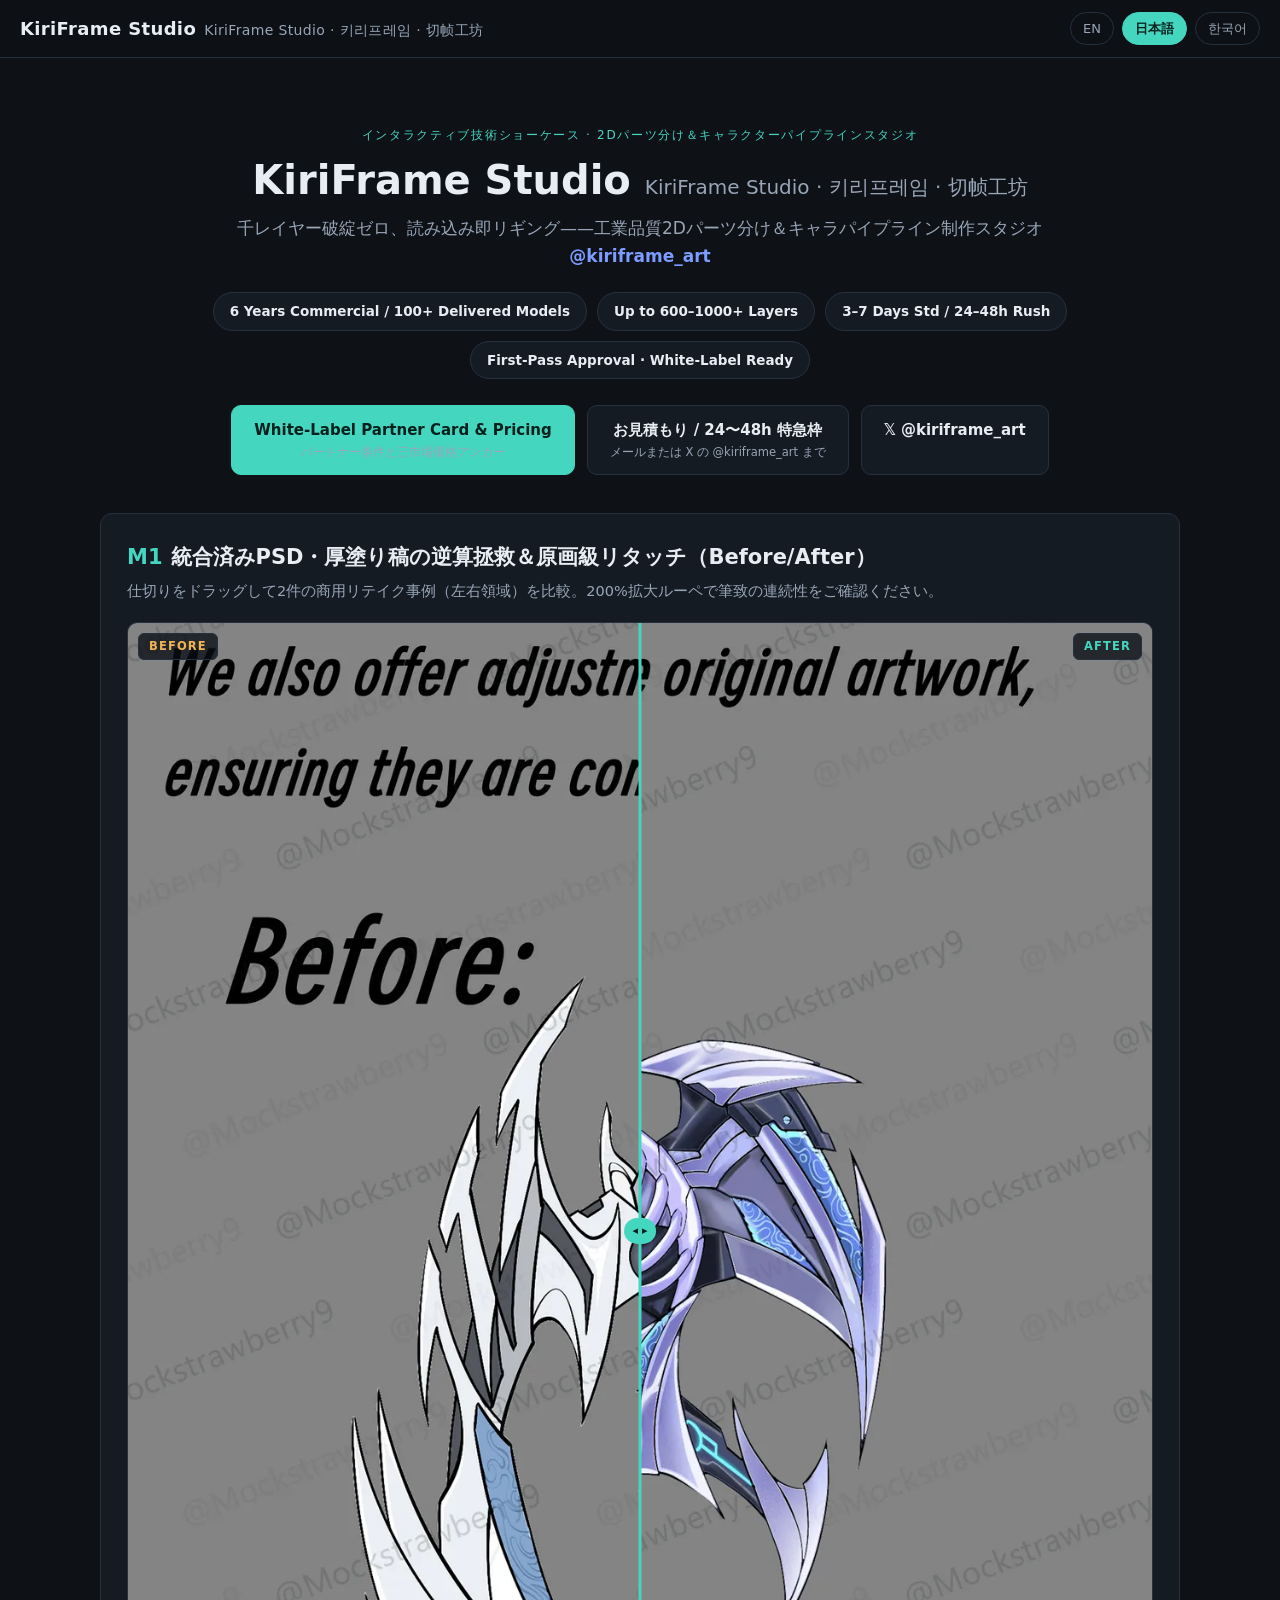
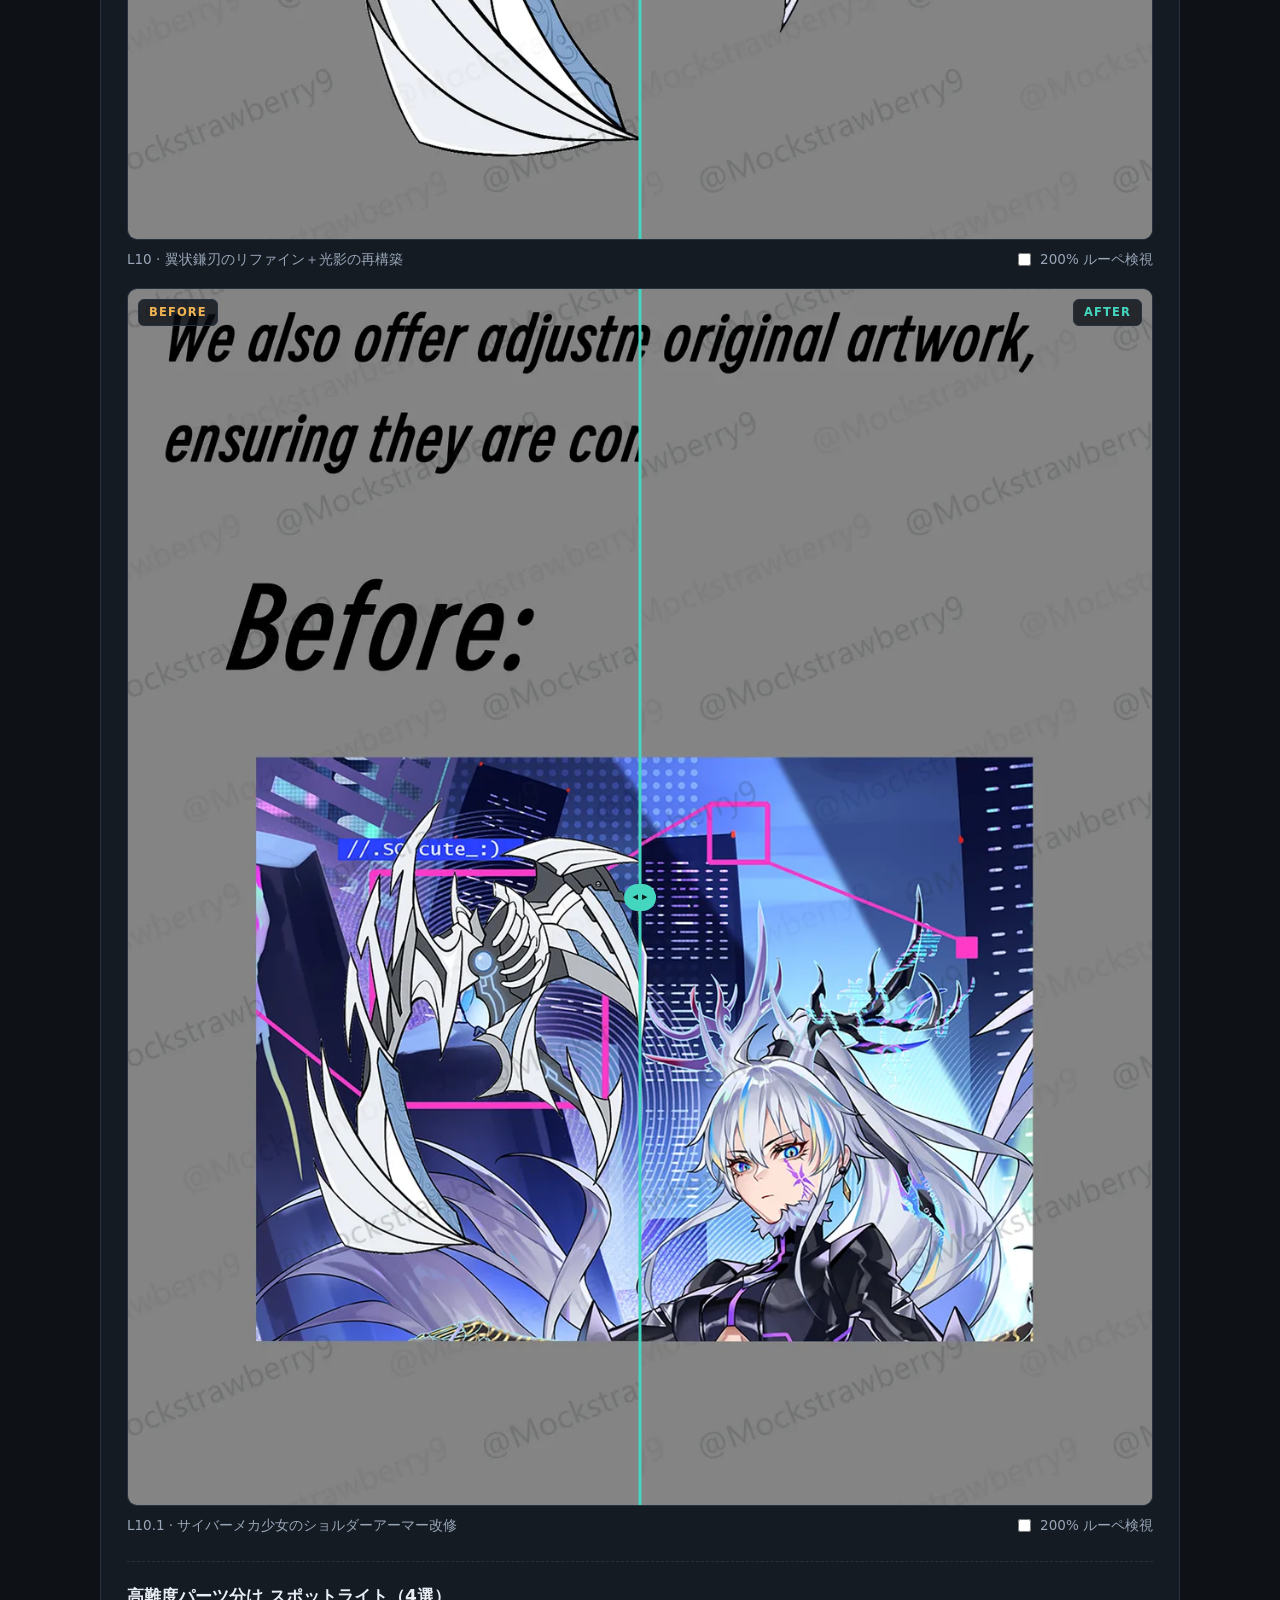
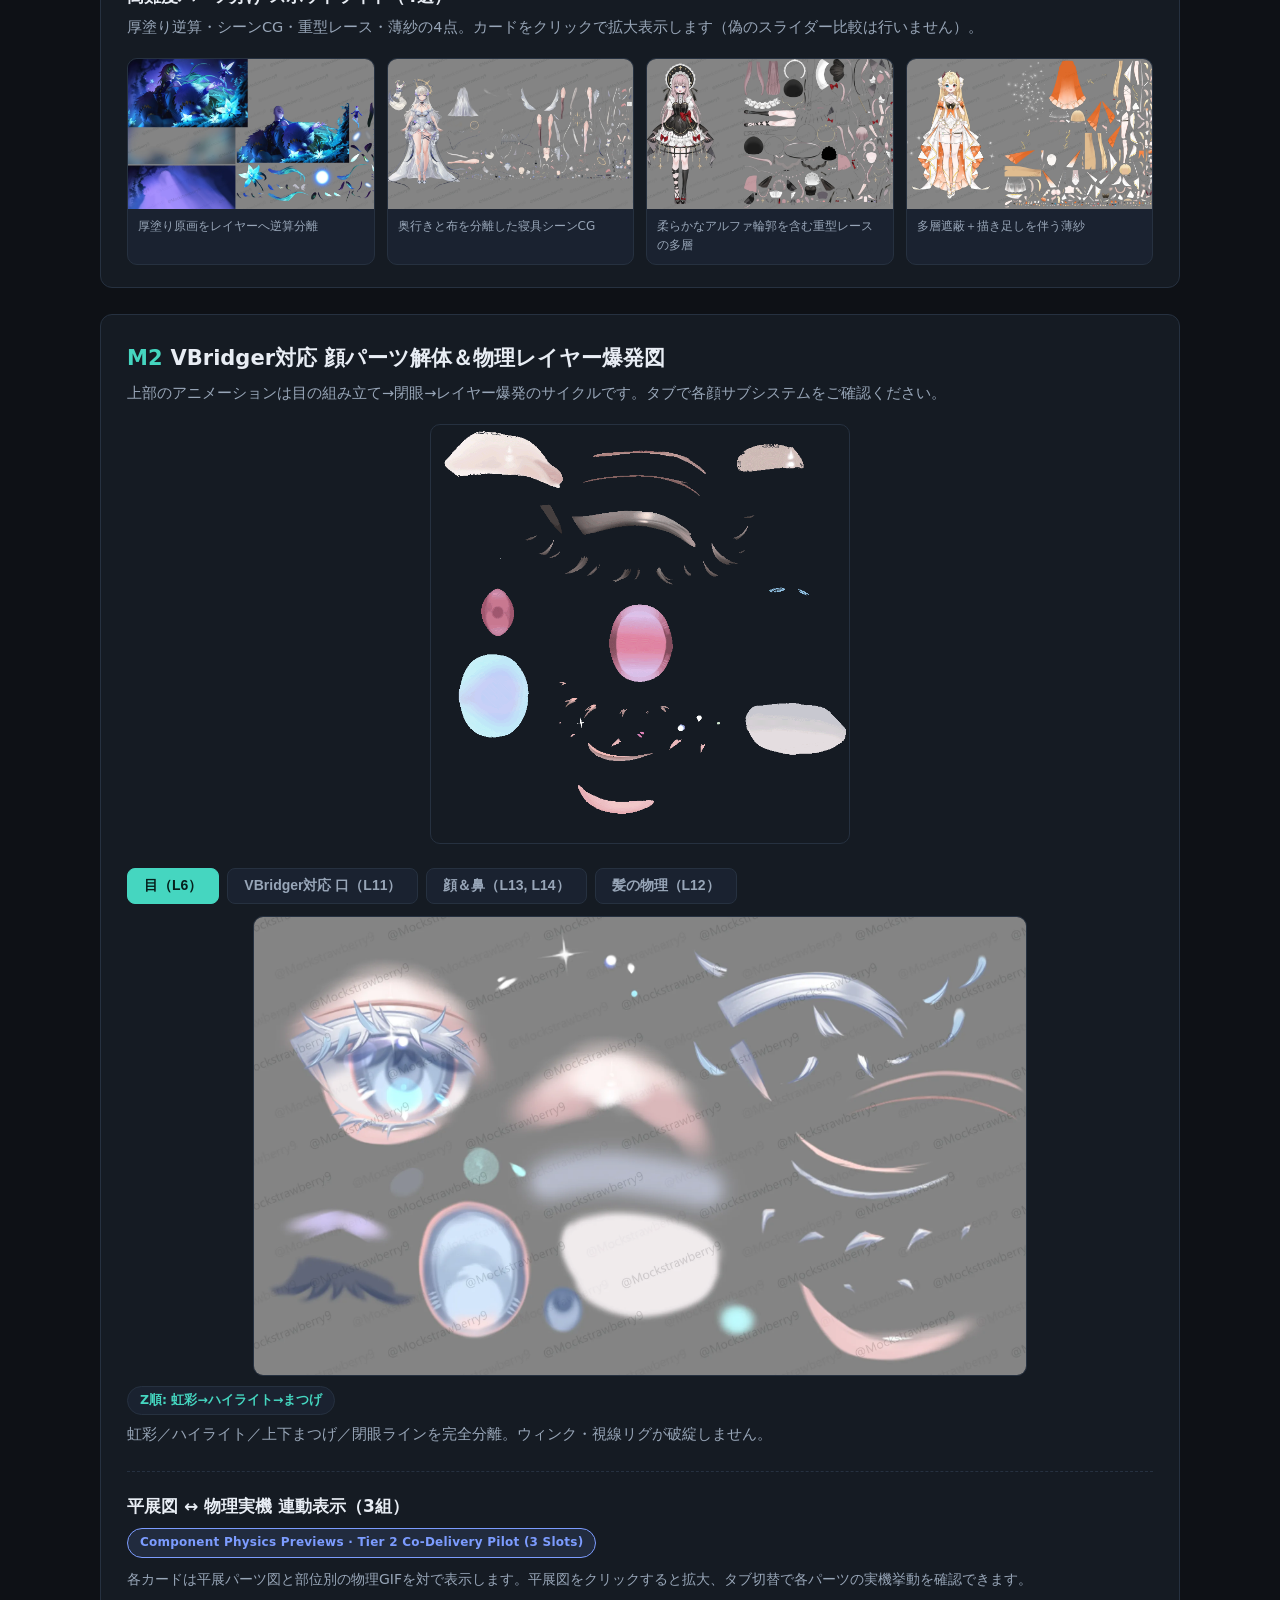
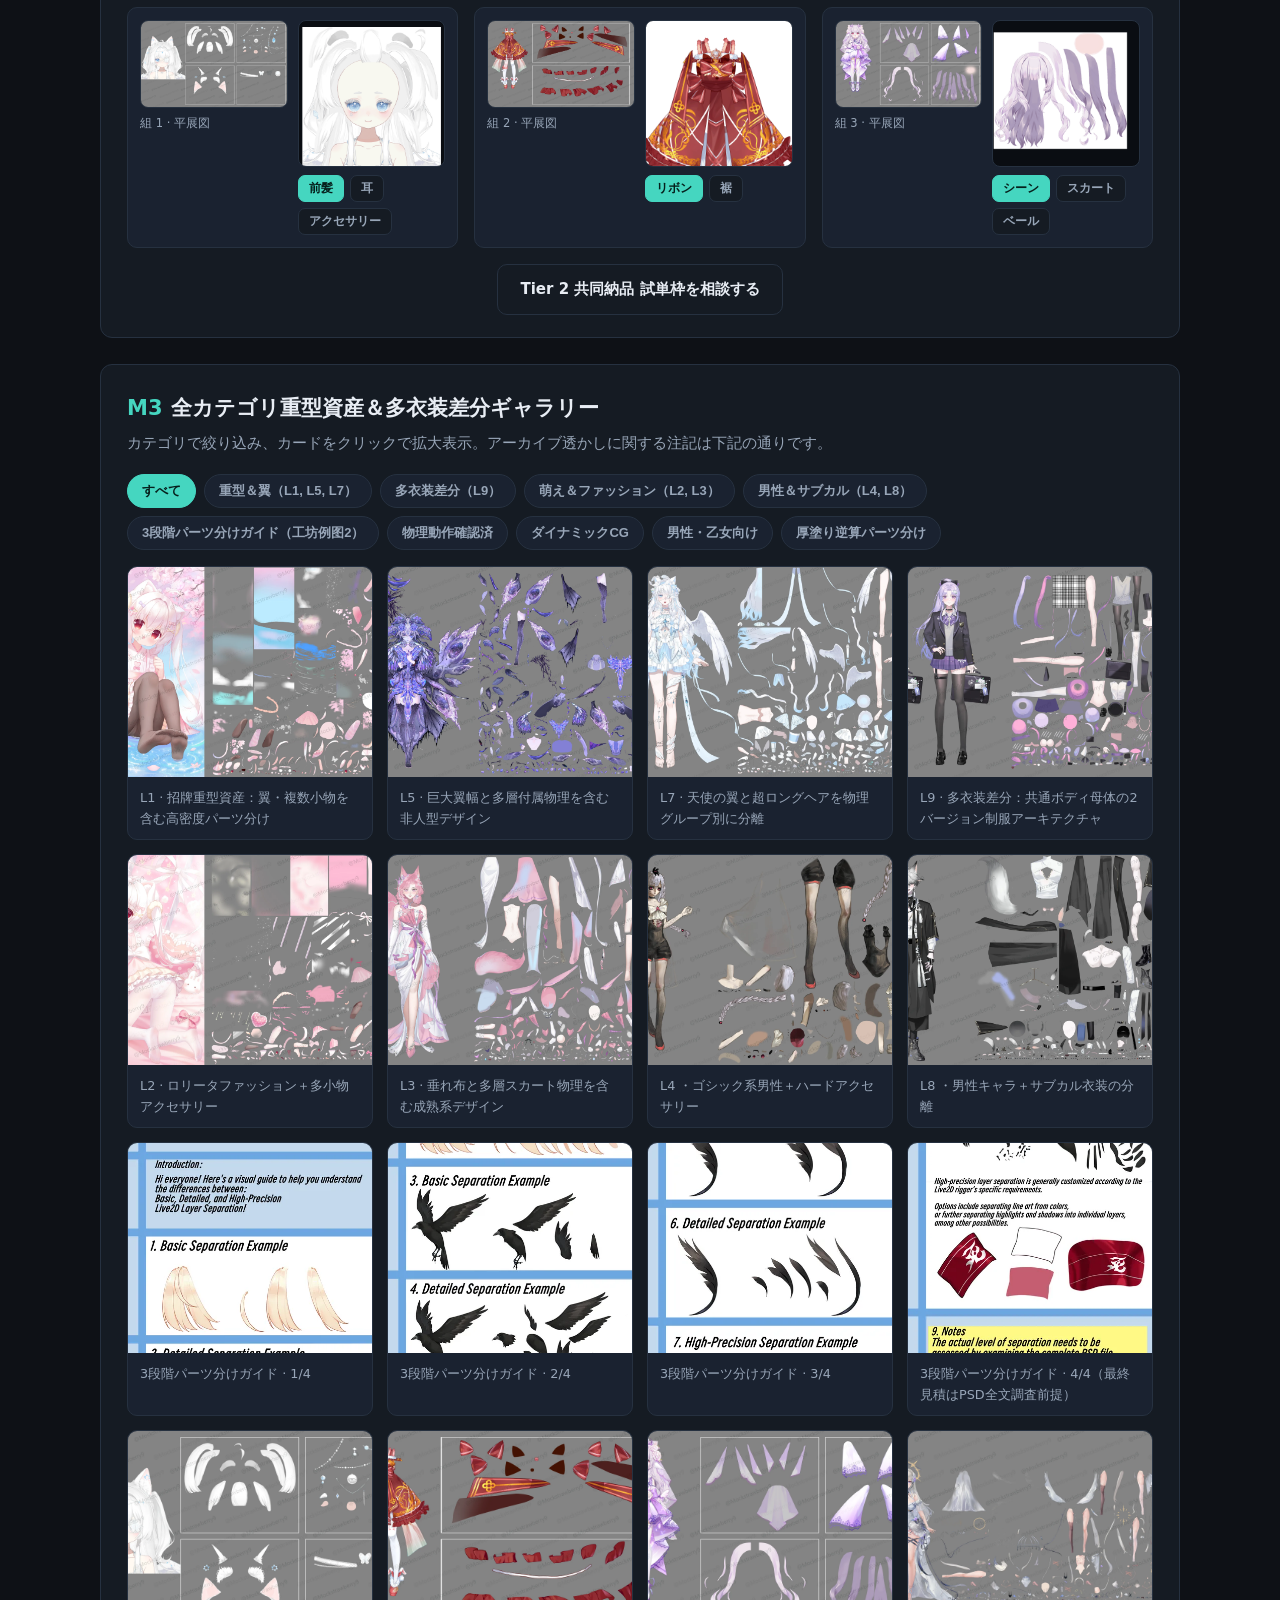
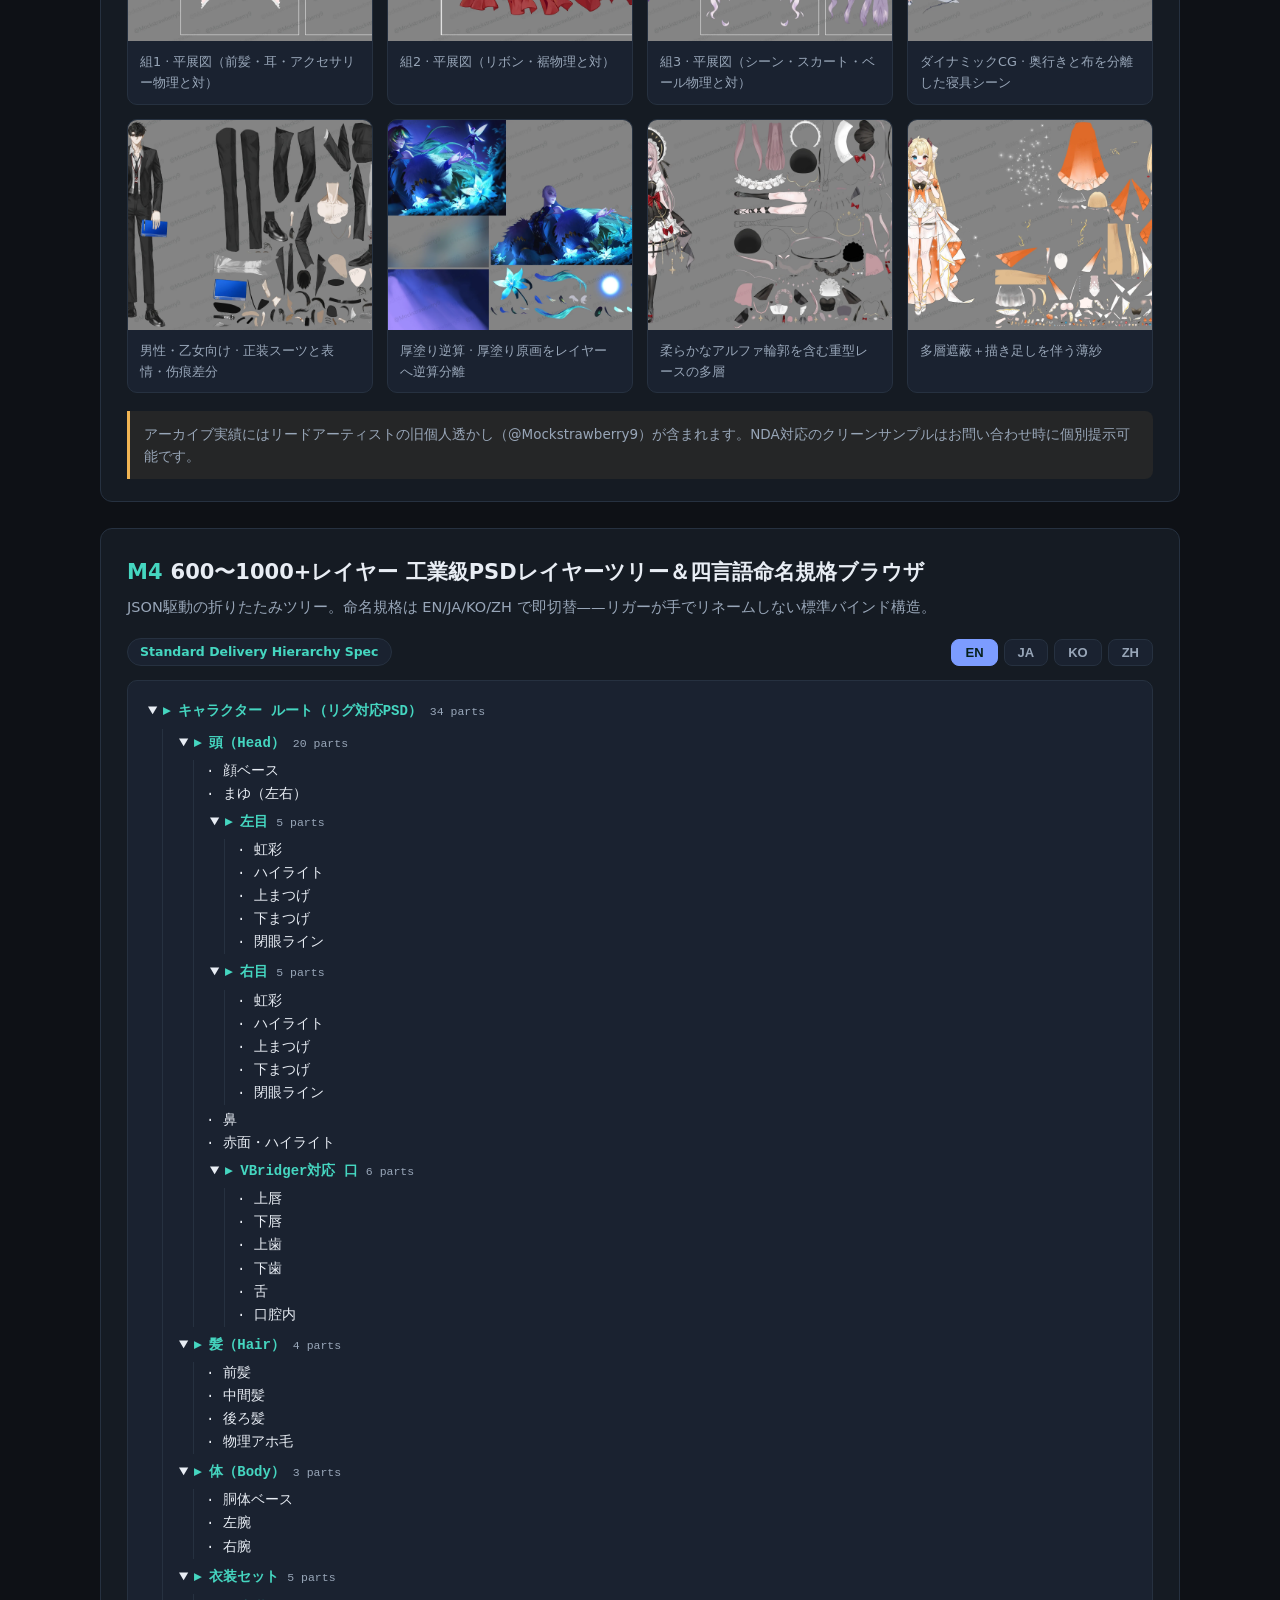
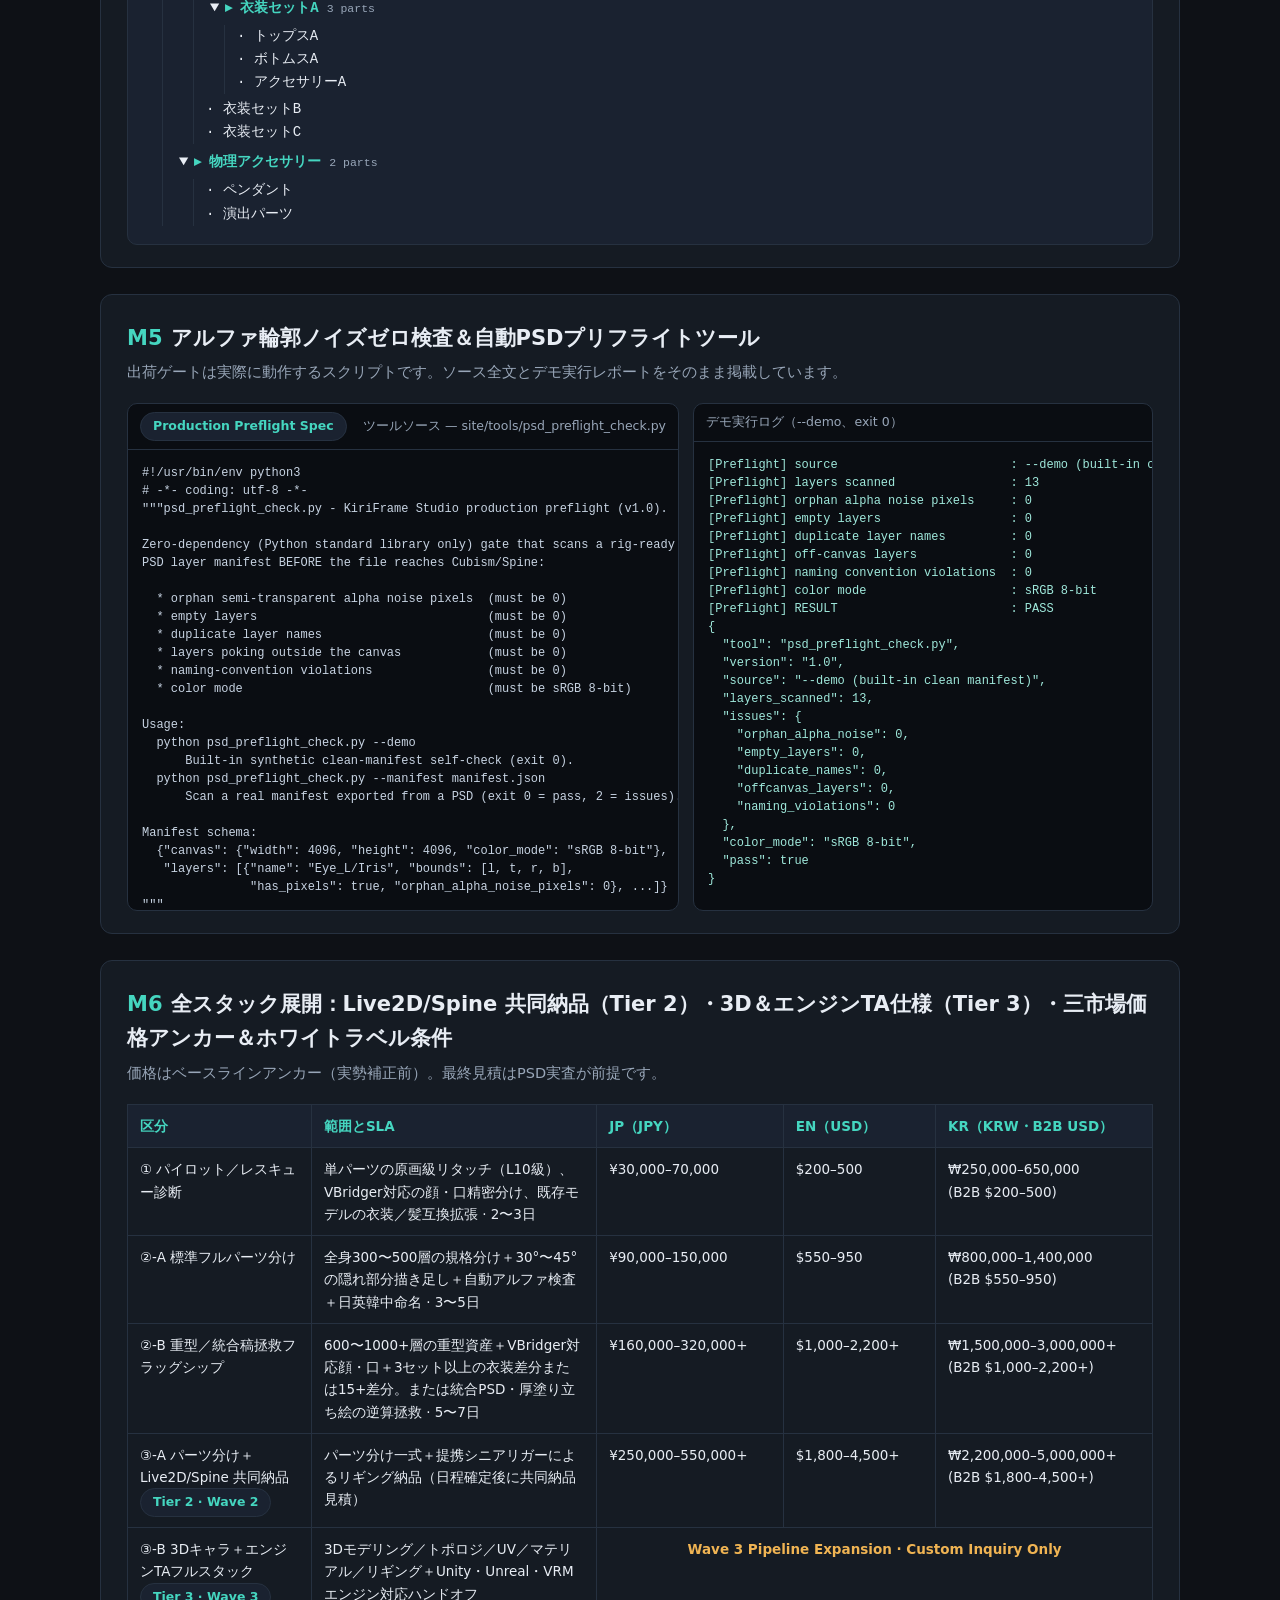
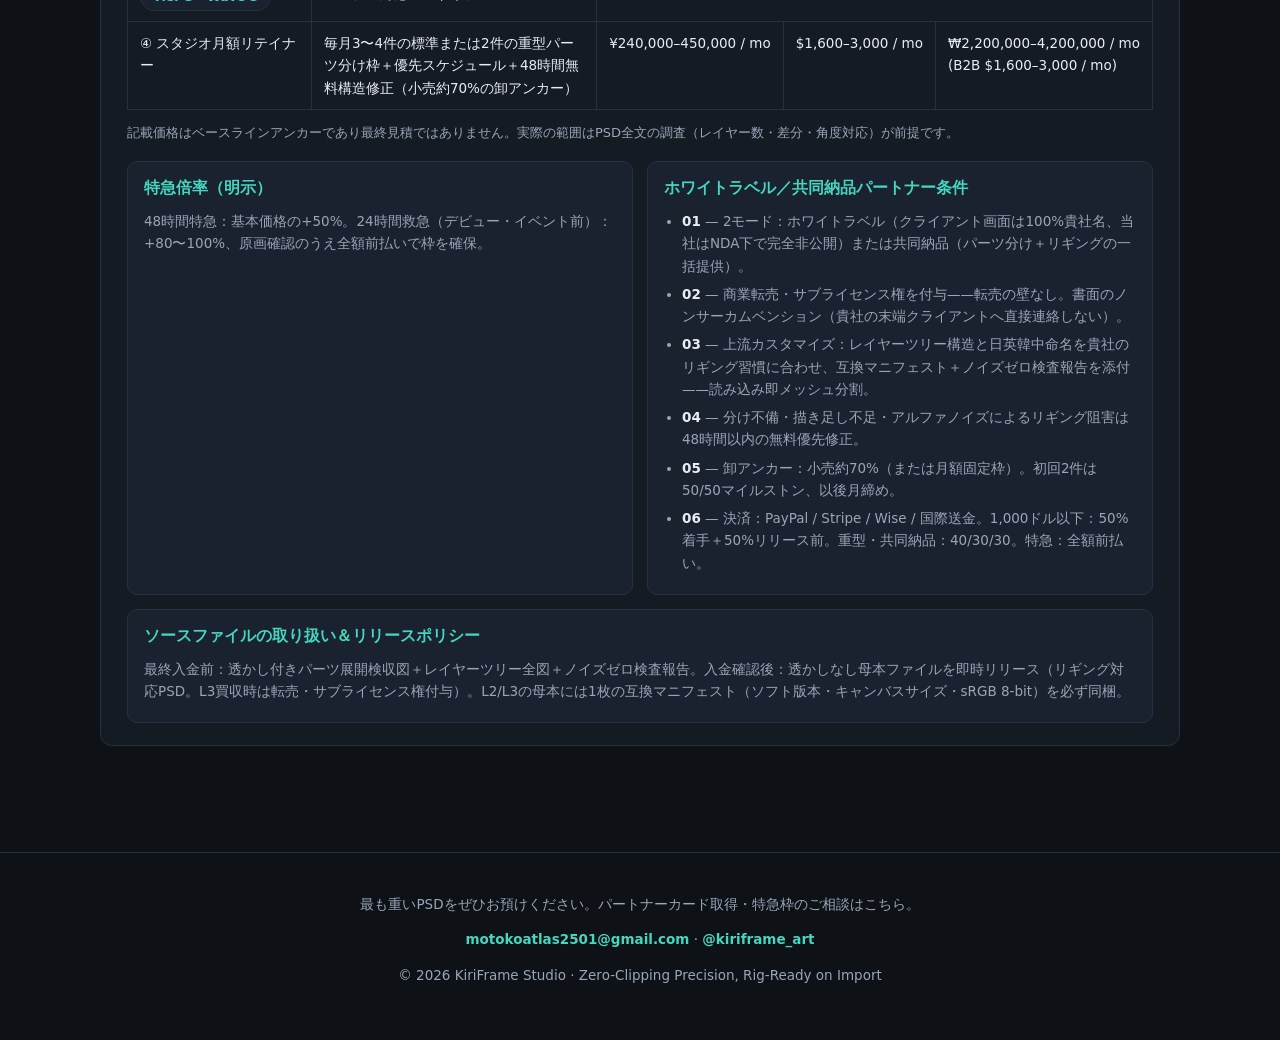
==== commit 2edcdc28: "Wave 3 showcase upgrade: M2 paired physics, M3 filters, M1 spotlight" ====
--- a/ja/index.html
+++ b/ja/index.html
@@ -57,6 +57,28 @@
         <label class="zoom-toggle"><input type="checkbox" data-zoom> 200% ルーペ検視</label>
       </div>
     </div>
+      
+      <div class="spotlight">
+        <h3>高難度パーツ分け スポットライト（4選）</h3>
+        <p class="lead">厚塗り逆算・シーンCG・重型レース・薄紗の4点。カードをクリックで拡大表示します（偽のスライダー比較は行いません）。</p>
+        <div class="spot-grid">
+        <figure class="spot-card">
+          <img src="../assets/batch2/b2-spot-22-impasto-rescue.webp" alt="b2-spot-22-impasto-rescue.webp" loading="lazy">
+          <figcaption>厚塗り原画をレイヤーへ逆算分離</figcaption>
+        </figure>
+        <figure class="spot-card">
+          <img src="../assets/batch2/b2-spot-1-bed-cg.webp" alt="b2-spot-1-bed-cg.webp" loading="lazy">
+          <figcaption>奥行きと布を分離した寝具シーンCG</figcaption>
+        </figure>
+        <figure class="spot-card">
+          <img src="../assets/batch2/b2-spot-5-lace.webp" alt="b2-spot-5-lace.webp" loading="lazy">
+          <figcaption>柔らかなアルファ輪郭を含む重型レースの多層</figcaption>
+        </figure>
+        <figure class="spot-card">
+          <img src="../assets/batch2/b2-spot-3-sheer.webp" alt="b2-spot-3-sheer.webp" loading="lazy">
+          <figcaption>多層遮蔽＋描き足しを伴う薄紗</figcaption>
+        </figure></div>
+      </div>
     </section>
 
     <section class="module" id="m2">
@@ -75,6 +97,44 @@
         <div class="tab-panel" data-panel="face" hidden><div class="img-duo"><img src="../assets/img/L13.webp" alt="L13 face base" loading="lazy"><img src="../assets/img/L14.webp" alt="L14 nose" loading="lazy"></div><span class="chip">sRGB 8-bit</span><p>顔ベース・赤面ハイライト・鼻を独立レイヤー化。角度追従の描き足しが安全に。</p></div>
         <div class="tab-panel" data-panel="hair" hidden><img src="../assets/img/L12.webp" alt="L12 hair physics" loading="lazy"><span class="chip">30°〜45° 頭部回転マージン</span><p>前髪・中間・後ろ髪を物理グループ別に分離。30°〜45°の頭部回転マージンを確保。</p></div>
       </div>
+      
+      <div class="physics-pairs">
+        <h3>平展図 ↔ 物理実機 連動表示（3組）</h3>
+        <p class="pair-badge">Component Physics Previews · Tier 2 Co-Delivery Pilot (3 Slots)</p>
+        <p class="pair-lead">各カードは平展パーツ図と部位別の物理GIFを対で表示します。平展図をクリックすると拡大、タブ切替で各パーツの実機挙動を確認できます。</p>
+        <div class="pair-grid">
+        <article class="pair-card" data-pair>
+          <figure class="pair-flat">
+            <img src="../assets/batch2/b2-g1-flat.webp" alt="b2-g1-flat.webp" loading="lazy">
+            <figcaption>組 1 · 平展図</figcaption>
+          </figure>
+          <div class="pair-life">
+            <img class="pair-gif" src="../assets/batch2/b2-g1-bangs.gif" alt="b2-g1-bangs.gif" loading="lazy">
+            <div class="pair-tabs"><button data-gif="../assets/batch2/b2-g1-bangs.gif" class="active">前髪</button><button data-gif="../assets/batch2/b2-g1-ears.gif">耳</button><button data-gif="../assets/batch2/b2-g1-acc.gif">アクセサリー</button></div>
+          </div>
+        </article>
+        <article class="pair-card" data-pair>
+          <figure class="pair-flat">
+            <img src="../assets/batch2/b2-g2-flat.webp" alt="b2-g2-flat.webp" loading="lazy">
+            <figcaption>組 2 · 平展図</figcaption>
+          </figure>
+          <div class="pair-life">
+            <img class="pair-gif" src="../assets/batch2/b2-g2-bow.gif" alt="b2-g2-bow.gif" loading="lazy">
+            <div class="pair-tabs"><button data-gif="../assets/batch2/b2-g2-bow.gif" class="active">リボン</button><button data-gif="../assets/batch2/b2-g2-hem.gif">裾</button></div>
+          </div>
+        </article>
+        <article class="pair-card" data-pair>
+          <figure class="pair-flat">
+            <img src="../assets/batch2/b2-g3-flat.webp" alt="b2-g3-flat.webp" loading="lazy">
+            <figcaption>組 3 · 平展図</figcaption>
+          </figure>
+          <div class="pair-life">
+            <img class="pair-gif" src="../assets/batch2/b2-g3-scene.gif" alt="b2-g3-scene.gif" loading="lazy">
+            <div class="pair-tabs"><button data-gif="../assets/batch2/b2-g3-scene.gif" class="active">シーン</button><button data-gif="../assets/batch2/b2-g3-skirt.gif">スカート</button><button data-gif="../assets/batch2/b2-g3-veil.gif">ベール</button></div>
+          </div>
+        </article></div>
+        <p class="pair-cta"><a class="btn ghost" href="mailto:motokoatlas2501@gmail.com?subject=Quote%20Request%20%2F%2024-48h%20Rush%20Slot%20%5BKiriFrame%20Studio%5D">Tier 2 共同納品 試単枠を相談する</a></p>
+      </div>
     </section>
 
     <section class="module" id="m3">
@@ -87,6 +147,10 @@
         <button data-filter="moe">萌え＆ファッション（L2, L3）</button>
         <button data-filter="male">男性＆サブカル（L4, L8）</button>
         <button data-filter="guide">3段階パーツ分けガイド（工坊例图2）</button>
+        <button data-filter="physics">物理動作確認済</button>
+        <button data-filter="dynamic_cg">ダイナミックCG</button>
+        <button data-filter="male_otome">男性・乙女向け</button>
+        <button data-filter="impasto_rescue">厚塗り逆算パーツ分け</button>
       </div>
       <div class="gallery" id="gallery"></div>
       <p class="watermark-note">アーカイブ実績にはリードアーティストの旧個人透かし（@Mockstrawberry9）が含まれます。NDA対応のクリーンサンプルはお問い合わせ時に個別提示可能です。</p>
--- a/assets/style.css
+++ b/assets/style.css
@@ -230,9 +230,51 @@
 .lang-card .lc-slogan { font-size: 13px; color: var(--muted); }
 .redirect-note { color: var(--muted); font-size: 13px; }
 
+/* ---------- M2 paired physics ---------- */
+.physics-pairs { margin-top: 24px; border-top: 1px dashed var(--line); padding-top: 20px; }
+.physics-pairs h3, .spotlight h3 { margin: 0 0 6px; font-size: 17px; }
+.pair-badge {
+  display: inline-block; margin: 2px 0 10px; padding: 4px 12px; border-radius: 999px;
+  background: rgba(124, 156, 255, .12); border: 1px solid var(--accent-2);
+  color: var(--accent-2); font-size: 12px; font-weight: 700; letter-spacing: .02em;
+}
+.pair-lead { color: var(--muted); font-size: 14px; margin: 0 0 16px; }
+.pair-grid { display: grid; grid-template-columns: repeat(auto-fit, minmax(320px, 1fr)); gap: 16px; }
+.pair-card {
+  margin: 0; background: var(--panel-2); border: 1px solid var(--line); border-radius: 10px;
+  padding: 12px; display: grid; grid-template-columns: 1fr 1fr; gap: 10px;
+}
+.pair-flat { margin: 0; cursor: zoom-in; }
+.pair-flat img, .pair-life img {
+  width: 100%; display: block; border-radius: 8px; border: 1px solid var(--line); background: #0a0d12;
+}
+.pair-flat figcaption { color: var(--muted); font-size: 11.5px; margin-top: 6px; }
+.pair-life { display: flex; flex-direction: column; gap: 8px; min-width: 0; }
+.pair-gif { aspect-ratio: 1 / 1; object-fit: contain; }
+.pair-tabs { display: flex; flex-wrap: wrap; gap: 6px; }
+.pair-tabs button {
+  background: var(--panel); color: var(--muted); border: 1px solid var(--line);
+  padding: 4px 10px; border-radius: 7px; cursor: pointer; font-size: 12px; font-weight: 600;
+}
+.pair-tabs button.active { color: #06201c; background: var(--accent); border-color: var(--accent); }
+.pair-cta { margin: 16px 0 0; text-align: center; }
+
+/* ---------- M1 high-difficulty spotlight ---------- */
+.spotlight { margin-top: 24px; border-top: 1px dashed var(--line); padding-top: 20px; }
+.spot-grid { display: grid; grid-template-columns: repeat(4, 1fr); gap: 12px; }
+.spot-card {
+  margin: 0; background: var(--panel-2); border: 1px solid var(--line);
+  border-radius: 10px; overflow: hidden; cursor: zoom-in;
+}
+.spot-card img { width: 100%; height: 150px; object-fit: cover; object-position: top; display: block; }
+.spot-card:hover img { opacity: .92; }
+.spot-card figcaption { padding: 8px 10px; font-size: 12px; color: var(--muted); }
+
 /* ---------- responsive ---------- */
 @media (max-width: 860px) {
   .m5-grid, .m6-duo, .img-duo { grid-template-columns: 1fr; }
+  .spot-grid { grid-template-columns: 1fr 1fr; }
+  .pair-card { grid-template-columns: 1fr; }
   .hero h1 { font-size: 30px; }
   .module { padding: 20px 16px; }
   .price-table { font-size: 12px; display: block; overflow-x: auto; }
